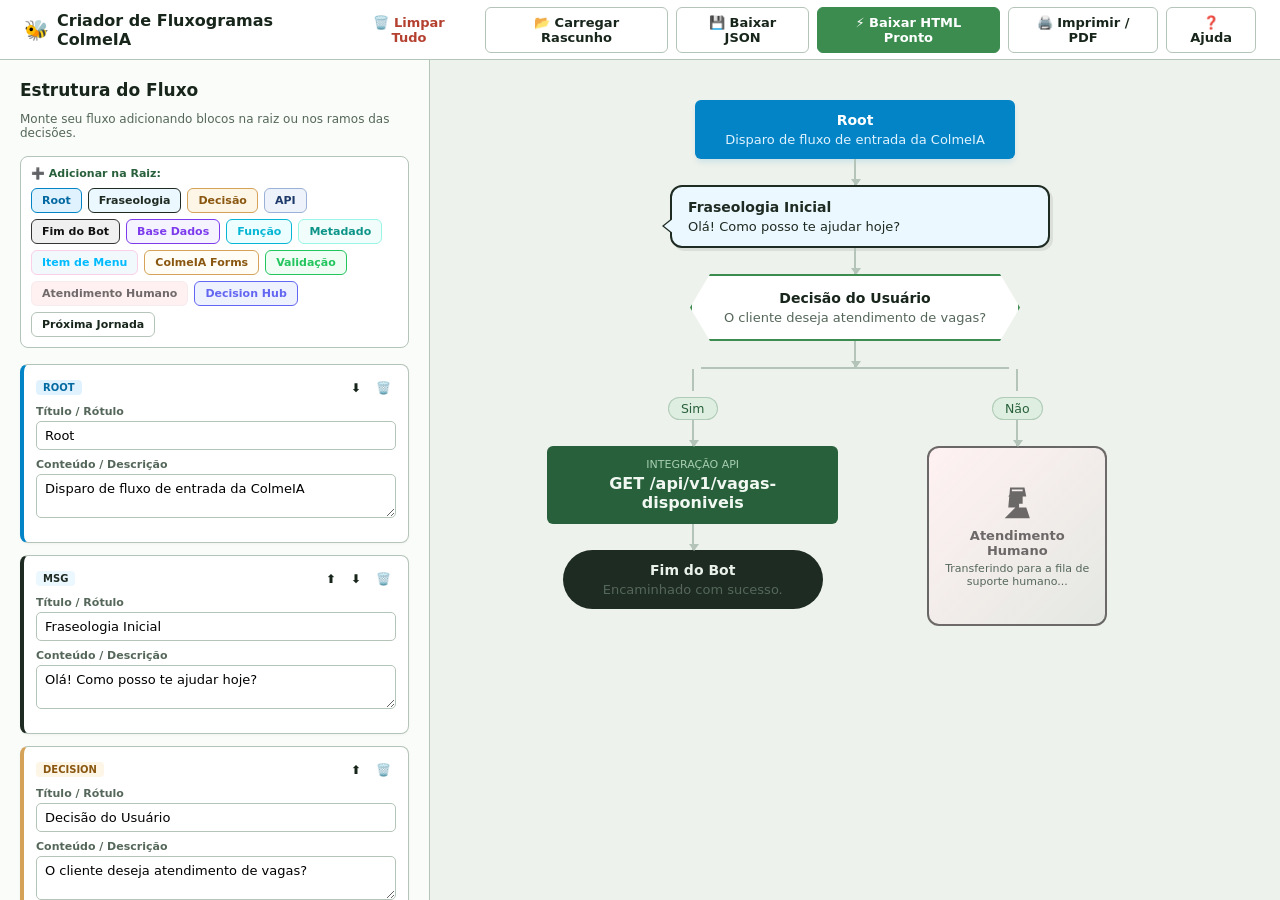
==== index.html @ 261462f1 "Add files via upload" ====
<!DOCTYPE html>
<html lang="pt-BR">
<head>
  <meta charset="utf-8">
  <meta name="viewport" content="width=device-width, initial-scale=1">
  <title>Criador Dinâmico de Fluxogramas ColmeIA</title>
  <link rel="stylesheet" href="flowchart.css">
</head>
<body>

  <!-- Barra Superior de Controle -->
  <header class="bar">
    <div class="brand">
      <span class="logo-icon">🐝</span>
      <h1>Criador de Fluxogramas ColmeIA</h1>
    </div>
    <div class="actions">
        <button type="button" class="btn-danger-text" onclick="clearAllNodes()">🗑️ Limpar Tudo</button>
        <button type="button" id="import-btn">📂 Carregar Rascunho</button>
        <button type="button" id="export-json-btn">💾 Baixar JSON</button>
        <button type="button" id="save-html-btn" class="primary">⚡ Baixar HTML Pronto</button>
        <button type="button" id="print-btn">🖨️ Imprimir / PDF</button>
        <button type="button" id="ajuda-btn" onclick="window.open('ajuda.html', '_blank')">❓ Ajuda</button>
    </div>

  </header>

  <!-- Janela Principal Dividida -->
  <div class="app-layout">
    
    <!-- Painel Lateral: Editor Estrutural -->
    <aside class="sidebar">
      <div class="sidebar-header">
        <h2>Estrutura do Fluxo</h2>
        <p class="help-text">Monte seu fluxo adicionando blocos na raiz ou nos ramos das decisões.</p>
      </div>

      <!-- Barra Rápida de Inserção na Raiz -->
      <div class="quick-add-bar">
        <span class="quick-add-title">➕ Adicionar na Raiz:</span>
        <div class="quick-buttons">
          <button type="button" class="btn-node btn-start" onclick="addNodeToRoot('start')">Root</button>
          <button type="button" class="btn-node btn-msg" onclick="addNodeToRoot('msg')">Fraseologia</button>
          <button type="button" class="btn-node btn-decision" onclick="addNodeToRoot('decision')">Decisão</button>
          <button type="button" class="btn-node btn-api" onclick="addNodeToRoot('api')">API</button>
          <button type="button" class="btn-node btn-end" onclick="addNodeToRoot('end')">Fim do Bot</button>
          <button type="button" class="btn-node btn-data" onclick="addNodeToRoot('data')">Base Dados</button>
          <button type="button" class="btn-node btn-function" onclick="addNodeToRoot('function')">Função</button>
          <button type="button" class="btn-node btn-metadado" onclick="addNodeToRoot('metadado')">Metadado</button>
          <button type="button" class="btn-node btn-menu" onclick="addNodeToRoot('menu')">Item de Menu</button>
          <button type="button" class="btn-node btn-forms" onclick="addNodeToRoot('forms')">ColmeIA Forms</button>
          <button type="button" class="btn-node btn-validation" onclick="addNodeToRoot('validation')">Validação</button>
          <button type="button" class="btn-node btn-human" onclick="addNodeToRoot('human')">Atendimento Humano</button>
          <button type="button" class="btn-node btn-hub" onclick="addNodeToRoot('hub')">Decision Hub</button>
          <button type="button" class="btn-node btn-journey" onclick="addNodeToRoot('jorney')">Próxima Jornada</button>
        </div>
      </div>

      <!-- Lista de Cards Editor (Árvore) -->
      <div id="tree-editor" class="tree-editor">
        <!-- Renderizado dinamicamente via JavaScript -->
      </div>
    </aside>

    <!-- Canvas de Visualização em Tempo Real -->
    <main class="canvas-viewport">
      <div class="wrap">
        <div class="stage" id="flowchart-canvas">
          <!-- O fluxo visual é montado aqui -->
        </div>
      </div>
    </main>

  </div>

  <input type="file" id="import-file" accept=".json" style="display: none;">

  <!-- Script do Motor do Editor -->
  <script>
    // Recupera dados automáticos do LocalStorage para não perder as alterações ao atualizar
    let flowTree = JSON.parse(localStorage.getItem('colmeia_flow_save')) || [
      {
        id: "node_1",
        type: "start",
        title: "Root",
        text: "Disparo de fluxo de entrada da ColmeIA"
      },
      {
        id: "node_2",
        type: "msg",
        title: "Fraseologia Inicial",
        text: "Olá! Como posso te ajudar hoje?"
      },
      {
        id: "node_3",
        type: "decision",
        title: "Decisão do Usuário",
        text: "O cliente deseja atendimento de vagas?",
        branches: [
          {
            id: "b_sim",
            label: "Sim",
            children: [
              {
                id: "node_3_1",
                type: "api",
                title: "INTEGRAÇÃO API",
                text: "GET /api/v1/vagas-disponiveis"
              },
              {
                id: "node_3_2",
                type: "end",
                title: "Fim do Bot",
                text: "Encaminhado com sucesso."
              }
            ]
          },
          {
            id: "b_nao",
            label: "Não",
            children: [
              {
                id: "node_3_3",
                type: "human",
                title: "Atendimento Humano",
                text: "Transferindo para a fila de suporte humano..."
              }
            ]
          }
        ]
      }
    ];

    const treeEditorEl = document.getElementById('tree-editor');
    const flowchartCanvasEl = document.getElementById('flowchart-canvas');

    // Inicialização da aplicação
    function init() {
      renderEditor();
      renderCanvas();
    }

    // Grava o estado atual no navegador em tempo de execução
    function autoSave() {
      localStorage.setItem('colmeia_flow_save', JSON.stringify(flowTree));
    }

    // ==========================================
    // 1. RENDERIZAÇÃO DO EDITOR (PAINEL LATERAL)
    // ==========================================
    function renderEditor() {
      autoSave();
      treeEditorEl.innerHTML = '';

      // Trata Estado Vazio (Criar do zero)
      if (!flowTree || flowTree.length === 0) {
        treeEditorEl.innerHTML = `
          <div class="empty-state-editor">
            <span class="empty-icon">🌱</span>
            <h3>Fluxo Vazio</h3>
            <p>Seu fluxo está limpo. Escolha qualquer bloco acima no menu para começar seu projeto do zero!</p>
            <div class="empty-actions">
              <button type="button" class="btn-node btn-start" onclick="addNodeToRoot('start')">Começar com Root</button>
              <button type="button" class="btn-node btn-msg" onclick="addNodeToRoot('msg')">Começar com Fraseologia</button>
            </div>
          </div>
        `;
        return;
      }

      renderEditorNodeList(flowTree, treeEditorEl);
    }

    function renderEditorNodeList(nodes, containerEl) {
      nodes.forEach((node, index) => {
        const card = document.createElement('div');
        card.className = `editor-card card-${node.type}`;
        
        card.innerHTML = `
          <div class="card-header">
            <span class="badge badge-${node.type}">${node.type === 'start' ? 'ROOT' : node.type.toUpperCase()}</span>
            <div class="card-tools">
              ${index > 0 ? `<button type="button" title="Subir" onclick="moveNode('${node.id}', -1)">⬆️</button>` : ''}
              ${index < nodes.length - 1 ? `<button type="button" title="Descer" onclick="moveNode('${node.id}', 1)">⬇️</button>` : ''}
              <button type="button" title="Excluir Bloco" onclick="deleteNode('${node.id}')">🗑️</button>
            </div>
          </div>
          <div class="form-field">
            <label>Título / Rótulo</label>
            <input type="text" value="${escapeHtml(node.title || '')}" oninput="updateField('${node.id}', 'title', this.value)">
          </div>
          <div class="form-field">
            <label>Conteúdo / Descrição</label>
            <textarea rows="2" oninput="updateField('${node.id}', 'text', this.value)">${escapeHtml(node.text || '')}</textarea>
          </div>
        `;

        // Se for Decisão, renderiza as opções de caminhos laterais
        if (node.type === 'decision' && node.branches) {
          const branchesContainer = document.createElement('div');
          branchesContainer.className = 'branches-editor';
          
          const branchesHeader = document.createElement('div');
          branchesHeader.className = 'branches-title';
          branchesHeader.innerHTML = `
            <span>Ramos / Caminhos da Decisão:</span>
            <button type="button" class="btn-xs" onclick="addBranch('${node.id}')">➕ Novo Ramo</button>
          `;
          branchesContainer.appendChild(branchesHeader);

          node.branches.forEach((branch) => {
            const branchBox = document.createElement('div');
            branchBox.className = 'branch-box';
            
            branchBox.innerHTML = `
              <div class="branch-box-header">
                <span class="branch-tag-pill">Caminho:</span>
                <input type="text" value="${escapeHtml(branch.label)}" oninput="updateBranchLabel('${node.id}', '${branch.id}', this.value)">
                ${node.branches.length > 1 ? `<button type="button" class="delete-branch-btn" title="Excluir caminho" onclick="deleteBranch('${node.id}', '${branch.id}')">❌</button>` : ''}
              </div>
              <div class="branch-children" id="branch-container-${branch.id}"></div>
              
              <!-- Seletor Rápido de Nós Dentro do Caminho de Decisão -->
              <div class="branch-quick-add">
                <span class="quick-add-sub">Adicionar neste lado:</span>
                <div class="quick-buttons-sm">
                  <button type="button" class="btn-sm btn-msg" onclick="addNodeToBranch('${branch.id}', 'msg')">+ Fraseologia</button>
                  <button type="button" class="btn-sm btn-api" onclick="addNodeToBranch('${branch.id}', 'api')">+ API</button>
                  <button type="button" class="btn-sm btn-decision" onclick="addNodeToBranch('${branch.id}', 'decision')">+ Decisão</button>
                  <button type="button" class="btn-sm btn-end" onclick="addNodeToBranch('${branch.id}', 'end')">+ Fim do Bot</button>
                  <button type="button" class="btn-sm btn-data" onclick="addNodeToBranch('${branch.id}', 'data')">+ Base Dados</button>
                  <button type="button" class="btn-sm btn-function" onclick="addNodeToBranch('${branch.id}', 'function')">+ Função </button>
                  <button type="button" class="btn-sm btn-metadado" onclick="addNodeToBranch('${branch.id}', 'metadado')">+ Metadado</button>
                  <button type="button" class="btn-sm btn-menu" onclick="addNodeToBranch('${branch.id}', 'menu')">+ Item Menu</button>
                  <button type="button" class="btn-sm btn-forms" onclick="addNodeToBranch('${branch.id}', 'forms')">+ ColmeIA Forms</button>
                  <button type="button" class="btn-sm btn-validation" onclick="addNodeToBranch('${branch.id}', 'validation')">+ Validação</button>
                  <button type="button" class="btn-sm btn-human" onclick="addNodeToBranch('${branch.id}', 'human')">+ Atend. Humano</button>
                  <button type="button" class="btn-sm btn-hub" onclick="addNodeToBranch('${branch.id}', 'hub')">+ Decision Hub</button>
                  <button type="button" class="btn-sm btn-journey" onclick="addNodeToBranch('${branch.id}', 'journey')">+ Próxima Jornada</button>
                </div>
              </div>
            `;

            branchesContainer.appendChild(branchBox);

            // Renderiza nós filhos recursivamente dentro deste lado do ramo
            const childrenContainer = branchBox.querySelector(`#branch-container-${branch.id}`);
            renderEditorNodeList(branch.children || [], childrenContainer);
          });

          card.appendChild(branchesContainer);
        }

        containerEl.appendChild(card);
      });
    }

    // 2. RENDERIZAÇÃO VISUAL (CANVAS COLMEIA)
    function renderCanvas() {
      autoSave();
      flowchartCanvasEl.innerHTML = '';

      if (!flowTree || flowTree.length === 0) {
        flowchartCanvasEl.innerHTML = `
          <div class="empty-canvas-notice">
            <span class="empty-icon-large">🗺️</span>
            <h3>Seu fluxograma está vazio</h3>
            <p>Adicione blocos através do menu lateral esquerdo para começar a desenhar seu fluxo em tempo real!</p>
          </div>
        `;
        return;
      }

      renderVisualNodeList(flowTree, flowchartCanvasEl);
    }

    function renderVisualNodeList(nodes, containerEl) {
      nodes.forEach((node, idx) => {
        if (node.type === 'decision') {
          const wrapper = document.createElement('div');
          wrapper.className = 'fork-group-wrapper';

          // Nó de Decisão (Losango)
          const decisionNode = document.createElement('div');
          decisionNode.className = 'node decision';
          decisionNode.innerHTML = `<strong>${escapeHtml(node.title)}</strong><p>${escapeHtml(node.text)}</p>`;
          wrapper.appendChild(decisionNode);

          // Fork com as colunas laterais
          if (node.branches && node.branches.length > 0) {
            const link = document.createElement('div');
            link.className = 'link';
            wrapper.appendChild(link);

            const forkEl = document.createElement('div');
            forkEl.className = 'fork';

            // Barra horizontal calculada dinamicamente com base nas colunas existentes
            const count = node.branches.length;
            const barWidthPercent = count > 1 ? ((count - 1) / count) * 100 : 0;
            forkEl.innerHTML = `<div class="bar-h" style="width: ${barWidthPercent}%;"></div>`;

            const colsEl = document.createElement('div');
            colsEl.className = 'cols';

            node.branches.forEach(branch => {
              const colEl = document.createElement('div');
              colEl.className = 'col';

              // Rótulo da decisão
              const tagEl = document.createElement('div');
              tagEl.className = 'tag';
              tagEl.textContent = branch.label || 'Caminho';
              colEl.appendChild(tagEl);

              const subLink = document.createElement('div');
              subLink.className = 'link';
              colEl.appendChild(subLink);

              // Renderiza os nós sequenciais deste ramo específico (lado)
              if (branch.children && branch.children.length > 0) {
                renderVisualNodeList(branch.children, colEl);
              } else {
                const emptyBranchPlaceholder = document.createElement('div');
                emptyBranchPlaceholder.className = 'empty-branch-placeholder';
                emptyBranchPlaceholder.textContent = 'Caminho vazio. Adicione blocos aqui!';
                colEl.appendChild(emptyBranchPlaceholder);
              }

              colsEl.appendChild(colEl);
            });

            forkEl.appendChild(colsEl);
            wrapper.appendChild(forkEl);
          }

          containerEl.appendChild(wrapper);

        } else {
          // Renderiza todos os nós que são simples (não-bifurcados)
          const nodeEl = document.createElement('div');
          nodeEl.className = `node ${node.type}`;

          if (node.type === 'api') {
            nodeEl.innerHTML = `<span class="k">${escapeHtml(node.title)}</span><span class="t">${escapeHtml(node.text)}</span>`;
          } else {
            nodeEl.innerHTML = `<strong>${escapeHtml(node.title)}</strong><p>${escapeHtml(node.text)}</p>`;
          }

          containerEl.appendChild(nodeEl);
        }

        // Adiciona conector vertical entre nós sequenciais, exceto se for o último nó ou for um bloco de decisão
        if (idx < nodes.length - 1 && node.type !== 'decision') {
          const link = document.createElement('div');
          link.className = 'link';
          containerEl.appendChild(link);
        }
      });
    }

    // ==========================================
    // 3. OPERAÇÕES DE MANIPULAÇÃO DINÂMICA
    // ==========================================

    // Adiciona bloco na raiz com um clique
    window.addNodeToRoot = function(type) {
      if (!flowTree) flowTree = [];
      flowTree.push(createNodeObject(type));
      renderEditor();
      renderCanvas();
    };

    // Adiciona bloco em um ramo/lado específico
    window.addNodeToBranch = function(branchId, type) {
      const newNode = createNodeObject(type);
      findAndMutateBranch(flowTree, branchId, (branch) => {
        if (!branch.children) branch.children = [];
        branch.children.push(newNode);
      });
      renderEditor();
      renderCanvas();
    };

    // Adiciona novo caminho (ramal) na Decisão
    window.addBranch = function(decisionId) {
      findAndMutateNode(flowTree, decisionId, (node) => {
        const nextNum = (node.branches ? node.branches.length : 0) + 1;
        node.branches.push({
          id: 'b_' + Date.now() + '_' + Math.random().toString(36).substr(2, 4),
          label: `Opção ${nextNum}`,
          children: [createNodeObject('msg', `Ação Opção ${nextNum}`)]
        });
      });
      renderEditor();
      renderCanvas();
    };

    // Excluir ramo de decisão
    window.deleteBranch = function(decisionId, branchId) {
      findAndMutateNode(flowTree, decisionId, (node) => {
        node.branches = node.branches.filter(b => b.id !== branchId);
      });
      renderEditor();
      renderCanvas();
    };

    // Excluir bloco de nó do fluxo
    window.deleteNode = function(nodeId) {
      removeNodeRecursive(flowTree, nodeId);
      renderEditor();
      renderCanvas();
    };

    // Ordenação: subir/descer bloco
    window.moveNode = function(nodeId, dir) {
      moveNodeRecursive(flowTree, nodeId, dir);
      renderEditor();
      renderCanvas();
    };

    // Limpar fluxo completo
    window.clearAllNodes = function() {
      if (confirm("Tem certeza que deseja apagar todos os blocos e começar do zero?")) {
        flowTree = [];
        renderEditor();
        renderCanvas();
      }
    };

    // Atualização de campos de digitação (Inputs)
    window.updateField = function(nodeId, field, value) {
      findAndMutateNode(flowTree, nodeId, (node) => {
        node[field] = value;
      });
      renderCanvas();
    };

    window.updateBranchLabel = function(decisionId, branchId, value) {
      findAndMutateNode(flowTree, decisionId, (node) => {
        const branch = node.branches.find(b => b.id === branchId);
        if (branch) branch.label = value;
      });
      renderCanvas();
    };

    // ==========================================
    // 4. FÁBRICA DE OBJETOS: MODELOS DE CADA BLOCO
    // ==========================================
    function createNodeObject(type, customTitle) {
      const defaults = {
        start: { title: "Root", text: "Disparo ou gatilho de entrada do fluxo." },
        msg: { title: "Fraseologia", text: "Insira a mensagem que o robô irá enviar..." },
        decision: { title: "Decisão", text: "Qual critério divide este caminho?" },
        api: { title: "Integração API", text: "GET /api/v1/dados-usuario" },
        end: { title: "Fim do Bot", text: "O bot encerra o atendimento." },
        
        // Novos blocos adicionados
        data: { title: "Base Dados", text: "Tabela: contatos | Ação: Select" },
        function: { title: "Função/Integração", text: "formataData(usuario.criado_em)" },
        metadado: { title: "Metadado", text: "chave: canal_origem | valor: whatsapp" },
        menu: { title: "Item de Menu", text: "Opção [1] - Falar com Suporte" },
        forms: { title: "ColmeIA Forms", text: "Formulário: cadastro_estudante" },
        validation: { title: "Validação", text: "Critério: validaCPF(input_usuario)" },
        human: { title: "Atendimento Humano", text: "Fila: Atendimento Geral" },
        hub: { title: "Decision Hub", text: "Direciona tráfego com base em regras" }
      };

      const base = {
        id: 'node_' + Date.now() + '_' + Math.random().toString(36).substr(2, 4),
        type: type,
        title: customTitle || defaults[type].title,
        text: defaults[type].text
      };

      // Inicializa caminhos padrão ao criar uma nova ramificação de decisão
      if (type === 'decision') {
        base.branches = [
          {
            id: 'b_' + Date.now() + '_1',
            label: 'Sim',
            children: [{ id: 'sub_' + Date.now() + '_1', type: 'msg', title: 'Fraseologia Sim', text: 'Opção aceita!' }]
          },
          {
            id: 'b_' + Date.now() + '_2',
            label: 'Não',
            children: [{ id: 'sub_' + Date.now() + '_2', type: 'end', title: 'Fim do Bot', text: 'Encerrado.' }]
          }
        ];
      }
      return base;
    }

    // ==========================================
    // 5. MÉTODOS RECURSIVOS DE NAVEGAÇÃO DA ÁRVORE
    // ==========================================
    function findAndMutateNode(nodes, id, cb) {
      for (let n of nodes) {
        if (n.id === id) { cb(n); return true; }
        if (n.branches) {
          for (let b of n.branches) {
            if (findAndMutateNode(b.children || [], id, cb)) return true;
          }
        }
      }
      return false;
    }

    function findAndMutateBranch(nodes, branchId, cb) {
      for (let n of nodes) {
        if (n.branches) {
          for (let b of n.branches) {
            if (b.id === branchId) { cb(b); return true; }
            if (findAndMutateBranch(b.children || [], branchId, cb)) return true;
          }
        }
      }
      return false;
    }

    function removeNodeRecursive(nodes, id) {
      const idx = nodes.findIndex(n => n.id === id);
      if (idx !== -1) { nodes.splice(idx, 1); return true; }
      for (let n of nodes) {
        if (n.branches) {
          for (let b of n.branches) {
            if (removeNodeRecursive(b.children || [], id)) return true;
          }
        }
      }
      return false;
    }

    function moveNodeRecursive(nodes, id, dir) {
      const idx = nodes.findIndex(n => n.id === id);
      if (idx !== -1) {
        const target = idx + dir;
        if (target >= 0 && target < nodes.length) {
          const temp = nodes[idx];
          nodes[idx] = nodes[target];
          nodes[target] = temp;
          return true;
        }
      }
      for (let n of nodes) {
        if (n.branches) {
          for (let b of n.branches) {
            if (moveNodeRecursive(b.children || [], id, dir)) return true;
          }
        }
      }
      return false;
    }

    function escapeHtml(str) {
      return (str || '').replace(/&/g, '&amp;').replace(/</g, '&lt;').replace(/>/g, '&gt;').replace(/"/g, '&quot;');
    }

    // ==========================================
    // 6. IMPORTAÇÃO E EXPORTAÇÃO DE ARQUIVOS
    // ==========================================

    // Baixa o HTML estático completo (Pronto para visualização externa)
    document.getElementById('save-html-btn').addEventListener('click', () => {
      if (!flowTree || flowTree.length === 0) {
        alert("Adicione pelo menos um bloco antes de baixar o arquivo HTML!");
        return;
      }

      const canvasHtml = flowchartCanvasEl.innerHTML;
      const staticHtml = `<!DOCTYPE html>
<html lang="pt-BR">
<head>
  <meta charset="utf-8">
  <meta name="viewport" content="width=device-width, initial-scale=1">
  <title>Fluxograma ColmeIA Exportado</title>
  <style>
    :root{--canvas:#EEF2EC;--paper:#FFFFFF;--ink:#17251B;--soft:#55675A;--line:#B4C4B8;--green:#3C8C50;--deep:#27603A;--mint:#DEEFE1;--dark:#1E2B22;--sky-blue:#0284C7;--gibi-blue:#ECF8FF;--gibi-border:#1E2B22;--color-data:#7C3AED;--color-function:#2563EB;--color-metadado:#0D9488;--color-menu:#DB2777;--color-forms:#D4A359;--color-validation:#D97706;--color-human:#E11D48;--color-hub:#4F46E5;--node-max-width:380px}
    *{box-sizing:border-box}
    body{margin:0;background:var(--canvas);color:var(--ink);font-family:system-ui,-apple-system,sans-serif;padding:40px 20px}
    .wrap{max-width:1400px;margin:0 auto}
    .stage{display:flex;flex-direction:column;align-items:center}
    .link{width:0;border-left:2px solid var(--line);height:26px;position:relative;flex:none}
    .link::after{content:"";position:absolute;left:-5px;bottom:-1px;border-left:5px solid transparent;border-right:5px solid transparent;border-top:7px solid var(--line)}
    .fork-group-wrapper{display:flex;flex-direction:column;align-items:center;width:100%}
    .fork{width:100%}
    .fork .bar-h{height:0;border-top:2px solid var(--line);margin:0 auto}
    .fork .cols{display:flex;gap:26px;align-items:flex-start}
    .fork .cols > .col{flex:1 1 0;min-width:240px;display:flex;flex-direction:column;align-items:center}
    .fork .cols > .col::before{content:"";width:0;border-left:2px solid var(--line);height:22px;position:relative}
    .tag{font-size:12.5px;color:var(--deep);background:var(--mint);border:1px solid rgba(39,96,58,.25);border-radius:999px;padding:3px 12px;margin:6px 0 0;text-align:center;white-space:nowrap}
    .node{width:100%;max-width:var(--node-max-width);border-radius:8px;padding:12px 16px;text-align:center;word-break:break-word}
    .node strong{display:block;font-size:14px;margin-bottom:4px}
    .node p{margin:0;font-size:13px;color:var(--soft)}
    .start{background:var(--sky-blue);color:#fff;border-radius:6px;max-width:320px}
    .start p{color:#E0F2FE}
    .end{background:var(--dark);color:#EAF1EB;border-radius:999px;max-width:260px}
    .msg{background:var(--gibi-blue);border:2px solid var(--gibi-border);border-radius:12px;text-align:left;position:relative;margin-left:10px;box-shadow:3px 3px 0px rgba(0,0,0,0.08)}
    .msg::before{content:"";position:absolute;bottom:12px;left:-10px;width:0;height:0;border-style:solid;border-width:8px 10px 8px 0;border-color:transparent var(--gibi-border) transparent transparent}
    .msg::after{content:"";position:absolute;bottom:12px;left:-8px;width:0;height:0;border-style:solid;border-width:8px 10px 8px 0;border-color:transparent var(--gibi-blue) transparent transparent}
    .msg strong, .msg p{color:var(--gibi-border)}
    .api{background:var(--deep);color:#F1F8F2;border-radius:6px;max-width:330px}
    .api .k{display:block;font-size:11px;color:#A8CDB2;font-weight:500;margin-bottom:3px}
    .api .t{font-weight:600}
    .decision{background:var(--paper);border:2px solid var(--green);padding:14px 28px;max-width:330px;clip-path:polygon(20px 0,calc(100% - 20px) 0,100% 50%,calc(100% - 20px) 100%,20px 100%,0 50%)}
    .data{background:var(--paper);border:2px solid var(--color-data);border-radius:12px/24px;max-width:300px}
    .data strong{color:var(--color-data)}
    .function{background:var(--paper);border:2px solid var(--color-function);border-radius:0;clip-path:polygon(10px 0,100% 0,calc(100% - 10px) 100%,0 100%);max-width:320px}
    .function strong{color:var(--color-function)}
    .metadado{background:#F0FDFA;border:1px solid var(--color-metadado);border-left:5px solid var(--color-metadado);border-radius:4px;text-align:left;max-width:280px}
    .metadado strong{color:var(--color-metadado)}
    .menu{background:var(--paper);border:1px solid var(--line);border-left:4px solid var(--color-menu);border-radius:8px;text-align:left}
    .menu strong{color:var(--color-menu)}
    .forms{background:#FFFDF5;border:2px dashed var(--color-forms);border-radius:8px}
    .forms strong{color:#8a5710}
    .validation{background:var(--paper);border:2px solid var(--color-validation);border-radius:8px;border-top-left-radius:20px;border-top-right-radius:20px}
    .validation strong{color:var(--color-validation)}
    .human{background:linear-gradient(135deg,#FFF1F2 0%,#FFE4E6 100%);border:2px solid var(--color-human);border-radius:12px}
    .human strong{color:var(--color-human)}
    .hub{background:var(--paper);border:3px double var(--color-hub);border-radius:50%;aspect-ratio:1;display:flex;flex-direction:column;justify-content:center;align-items:center;max-width:220px;padding:20px}
    .hub strong{color:var(--color-hub)}
    @media(max-width:860px){.fork .bar-h{display:none}.fork .cols{flex-direction:column;align-items:center}.fork .cols>.col{width:100%}}
  </style>
</head>
<body>
  <div class="wrap">
    <div class="stage">
      ${canvasHtml}
    </div>
  </div>
</body>
</html>`;

      const blob = new Blob([staticHtml], { type: 'text/html' });
      const a = document.createElement('a');
      a.href = URL.createObjectURL(blob);
      a.download = 'meu-fluxograma-colmeia.html';
      a.click();
    });

    // Baixa o JSON de Rascunho
    document.getElementById('export-json-btn').addEventListener('click', () => {
      const dataStr = JSON.stringify(flowTree, null, 2);
      const a = document.createElement('a');
      a.href = URL.createObjectURL(new Blob([dataStr], { type: 'application/json' }));
      a.download = 'colmeia-draft.json';
      a.click();
    });

    // Importa o JSON de Rascunho de volta para a tela
    document.getElementById('import-btn').addEventListener('click', () => {
      document.getElementById('import-file').click();
    });

    document.getElementById('import-file').addEventListener('change', (e) => {
      const file = e.target.files[0];
      if (!file) return;
      const reader = new FileReader();
      reader.onload = (evt) => {
        try {
          flowTree = JSON.parse(evt.target.result);
          init();
        } catch (err) {
          alert("Erro: Arquivo JSON de rascunho inválido.");
        }
      };
      reader.readAsText(file);
    });

    // Aciona impressão e exportação nativa em PDF
    document.getElementById('print-btn').addEventListener('click', () => {
      window.print();
    });

    // Inicializa a aplicação
    init();
  </script>
</body>
</html>
---- flowchart.css ----
/* ==========================================================================
   DESIGN SYSTEM COLMEIA & INTERFACE DO EDITOR
   ========================================================================== */

:root {
  --canvas: #EEF2EC;
  --paper: #FFFFFF;
  --ink: #17251B;
  --soft: #55675A;
  --line: #B4C4B8;
  --green: #3C8C50;
  --deep: #27603A;
  --mint: #DEEFE1;
  --alert: #B4402F;
  --dark: #1E2B22;
  
  /* Paleta de Azuis (Root vs Gibi) */
  --sky-blue: #0284C7;          /* Azul do Root (Céu) */
  --sky-blue-light: #E0F2FE;    /* Cor de fundo do Card lateral do Root */
  --sky-blue-hover: #0369A1;

  /* Cor da Fraseologia (Azul Gibi Antigo, mais claro ainda que o Root) */
  --gibi-blue: #ECF8FF;         /* Azul bebê pastel super claro */
  --gibi-border: #1E2B22;       /* Linha escura forte de nanquim para o gibi */

  /* Cores de Destaque dos Blocos ColmeIA */
  --color-data: #7C3AED;        /* Roxo para a Base de Dados */
  --color-data-light: #F5F3FF;
  
  /* Cores Atualizadas pelas Novas Instruções */
  --color-function: #06B6D4;    /* Verde Piscina (Cyan) para a Função */
  --color-function-light: #ECFEFF;
  
  --color-metadado: #0D9488;    /* Teal / Turquesa */
  --color-menu: #00bbff;        /* Azul Celeste para o Item de Menu (Customizado por você) */
  --color-forms: #D4A359;       /* Amarelo Mel / Ouro para o ColmeIA Forms */
  
  --color-validation: #22C55E;  /* Verde Claro para a Validação */
  --color-validation-light: #F0FDF4;
  
  --color-human: #2c2a2aad;     /* Cinza Escuro Translúcido para o Atendimento Humano (Customizado por você) */
  
  --color-hub: #6366F1;         /* Roxo para o Decision Hub */
  --color-hub-light: #EEF2FF;

  --sidebar-w: 430px;
  --node-max-width: 380px;
  --connector-size: 2px;
}

* {
  box-sizing: border-box;
}

body {
  margin: 0;
  font-family: system-ui, -apple-system, BlinkMacSystemFont, "Segoe UI", Roboto, sans-serif;
  background: var(--canvas);
  color: var(--ink);
  overflow: hidden;
}

/* ==========================================================================
   BARRA SUPERIOR (HEADER)
   ========================================================================== */

.bar {
  display: flex;
  justify-content: space-between;
  align-items: center;
  padding: 10px 24px;
  background: var(--paper);
  border-bottom: 1px solid var(--line);
  height: 60px;
  flex-shrink: 0;
}

.bar .brand {
  display: flex;
  align-items: center;
  gap: 8px;
}

.bar .logo-icon {
  font-size: 20px;
}

.bar h1 {
  margin: 0;
  font-size: 16px;
  font-weight: 700;
}

.bar .actions {
  display: flex;
  gap: 8px;
}

button {
  font-family: inherit;
  font-size: 13px;
  font-weight: 600;
  padding: 7px 14px;
  border-radius: 6px;
  border: 1px solid var(--line);
  background: var(--paper);
  color: var(--ink);
  cursor: pointer;
  transition: all 0.15s ease;
}

button:hover {
  border-color: var(--green);
  color: var(--deep);
}

button.primary {
  background: var(--green);
  color: #fff;
  border-color: var(--green);
}

button.primary:hover {
  background: var(--deep);
}

.btn-danger-text {
  background: transparent;
  border-color: transparent;
  color: var(--alert);
}

.btn-danger-text:hover {
  background: #fbeae8;
  border-color: var(--alert);
  color: var(--alert);
}

/* ==========================================================================
   LAYOUT SPLIT-SCREEN
   ========================================================================== */

.app-layout {
  display: flex;
  height: calc(100vh - 60px);
}

.sidebar {
  width: var(--sidebar-w);
  background: #FAFCF9;
  border-right: 1px solid var(--line);
  display: flex;
  flex-direction: column;
  padding: 20px;
  overflow-y: auto;
  flex-shrink: 0;
}

.sidebar-header h2 {
  font-size: 17px;
  margin: 0 0 4px;
}

.sidebar-header .help-text {
  font-size: 12px;
  color: var(--soft);
  margin-bottom: 16px;
}

/* Barra Rápida de Adição de Nós */
.quick-add-bar {
  background: var(--paper);
  border: 1px solid var(--line);
  border-radius: 8px;
  padding: 10px;
  margin-bottom: 16px;
  flex-shrink: 0;
}

.quick-add-title {
  display: block;
  font-size: 11px;
  font-weight: 700;
  color: var(--deep);
  margin-bottom: 8px;
}

.quick-buttons {
  display: flex;
  flex-wrap: wrap;
  gap: 6px;
}

.btn-node {
  font-size: 11px;
  padding: 5px 10px;
  border-radius: 6px;
  border: 1px solid var(--line);
  cursor: pointer;
  transition: background-color 0.15s, border-color 0.15s, color 0.15s;
}

/* Cores de Botões Rápidos e Seletor do Editor */
.btn-start { background: var(--sky-blue-light); border-color: var(--sky-blue); color: var(--sky-blue-hover); }
.btn-msg { background: var(--gibi-blue); border-color: var(--gibi-border); color: var(--dark); }
.btn-decision { background: #fdf5e6; border-color: #d4a359; color: #8a5710; }
.btn-api { background: #eef2fa; border-color: #9cb1d6; color: #1e3a6a; }
.btn-end { background: #f0f0f0; border-color: #333; color: #111; }
.btn-data { background: var(--color-data-light); border-color: var(--color-data); color: var(--color-data); }
.btn-function { background: var(--color-function-light); border-color: var(--color-function); color: var(--color-function); }
.btn-metadado { background: #F0FDFA; border-color: #99F6E4; color: var(--color-metadado); }
.btn-menu { background: #f2f9fd; border-color: #FBCFE8; color: var(--color-menu); }
.btn-forms { background: #FFFDF5; border-color: var(--color-forms); color: #8a5710; }
.btn-validation { background: var(--color-validation-light); border-color: var(--color-validation); color: var(--color-validation); }
.btn-human { background: #FFF1F2; border-color: #d4d4d431; color: var(--color-human); }
.btn-hub { background: var(--color-hub-light); border-color: var(--color-hub); color: var(--color-hub); }

.btn-node:hover {
  filter: brightness(0.95);
}

/* ==========================================================================
   ESTADOS VAZIOS (EMPTY STATES)
   ========================================================================== */

.empty-state-editor {
  text-align: center;
  padding: 30px 15px;
  background: var(--paper);
  border: 2px dashed var(--line);
  border-radius: 10px;
  margin-top: 10px;
}

.empty-icon {
  font-size: 36px;
  display: block;
  margin-bottom: 8px;
}

.empty-state-editor h3 {
  margin: 0 0 6px;
  font-size: 16px;
}

.empty-state-editor p {
  font-size: 12px;
  color: var(--soft);
  margin: 0 0 16px;
}

.empty-actions {
  display: flex;
  justify-content: center;
  gap: 8px;
}

.empty-canvas-notice {
  text-align: center;
  padding: 80px 20px;
  border: 2px dashed var(--line);
  border-radius: 12px;
  max-width: 500px;
  margin: 40px auto;
  background: rgba(255, 255, 255, 0.6);
}

.empty-icon-large {
  font-size: 48px;
  display: block;
  margin-bottom: 12px;
}

.empty-canvas-notice h3 {
  margin: 0 0 8px;
  color: var(--ink);
}

.empty-canvas-notice p {
  margin: 0;
  font-size: 13px;
  color: var(--soft);
}

.empty-branch-placeholder {
  font-size: 11px;
  color: var(--soft);
  border: 1px dashed var(--line);
  border-radius: 6px;
  padding: 8px 12px;
  margin-top: 4px;
}

/* ==========================================================================
   CARDS DE CONFIGURAÇÃO (PAINEL LATERAL)
   ========================================================================== */

.editor-card {
  background: var(--paper);
  border: 1px solid var(--line);
  border-radius: 8px;
  padding: 12px;
  margin-bottom: 12px;
  box-shadow: 0 1px 3px rgba(0, 0, 0, 0.04);
}

.card-start { border-left: 4px solid var(--sky-blue); }
.card-msg { border-left: 4px solid var(--gibi-border); }
.card-decision { border-left: 4px solid #d4a359; }
.card-api { border-left: 4px solid var(--deep); }
.card-end { border-left: 4px solid var(--dark); }
.card-data { border-left: 4px solid var(--color-data); }
.card-function { border-left: 4px solid var(--color-function); }
.card-metadado { border-left: 4px solid var(--color-metadado); }
.card-menu { border-left: 4px solid var(--color-menu); }
.card-forms { border-left: 4px dashed var(--color-forms); }
.card-validation { border-left: 4px solid var(--color-validation); }
.card-human { border-left: 4px solid var(--color-human); }
.card-hub { border-left: 4px solid var(--color-hub); }

.card-header {
  display: flex;
  justify-content: space-between;
  align-items: center;
  margin-bottom: 8px;
}

.badge {
  font-size: 10px;
  font-weight: 700;
  padding: 2px 7px;
  border-radius: 4px;
  background: var(--canvas);
}

.badge-start { background: var(--sky-blue-light); color: var(--sky-blue-hover); }
.badge-msg { background: var(--gibi-blue); color: var(--gibi-border); }
.badge-decision { background: #fdf5e6; color: #8a5710; }
.badge-api { background: #eef2fa; color: #1e3a6a; }
.badge-data { background: var(--color-data-light); color: var(--color-data); }
.badge-function { background: var(--color-function-light); color: var(--color-function); }
.badge-metadado { background: #F0FDFA; color: var(--color-metadado); }
.badge-menu { background: #FDF2F8; color: var(--color-menu); }
.badge-forms { background: #FFFDF5; color: var(--color-forms); }
.badge-validation { background: var(--color-validation-light); color: var(--color-validation); }
.badge-human { background: #97969615; color: var(--color-human); }
.badge-hub { background: var(--color-hub-light); color: var(--color-hub); }

.card-tools button {
  padding: 2px 5px;
  border: none;
  background: transparent;
  cursor: pointer;
  font-size: 12px;
}

.form-field {
  margin-bottom: 8px;
}

.form-field label {
  display: block;
  font-size: 11px;
  font-weight: 600;
  color: var(--soft);
  margin-bottom: 3px;
}

.form-field input,
.form-field textarea {
  width: 100%;
  padding: 6px 8px;
  border: 1px solid var(--line);
  border-radius: 5px;
  font-size: 13px;
  font-family: inherit;
}

/* Sub-ramos da Decisão */
.branches-editor {
  margin-top: 12px;
  padding-top: 10px;
  border-top: 1px dashed var(--line);
}

.branches-title {
  display: flex;
  justify-content: space-between;
  align-items: center;
  font-size: 12px;
  font-weight: 700;
  margin-bottom: 8px;
  color: var(--deep);
}

.branch-box {
  background: #F4FAF5;
  border: 1px solid #c8ded0;
  border-radius: 6px;
  padding: 10px;
  margin-bottom: 10px;
}

.branch-box-header {
  display: flex;
  align-items: center;
  gap: 6px;
  margin-bottom: 8px;
}

.branch-tag-pill {
  font-size: 10px;
  font-weight: bold;
  color: var(--deep);
}

.branch-box-header input {
  flex: 1;
  font-size: 12px;
  font-weight: 600;
  padding: 4px 6px;
  border: 1px solid var(--line);
  border-radius: 4px;
}

.delete-branch-btn {
  padding: 2px 6px;
  border: none;
  background: transparent;
  cursor: pointer;
}

.branch-quick-add {
  margin-top: 8px;
  padding-top: 8px;
  border-top: 1px dashed #d1e5d8;
}

.quick-add-sub {
  display: block;
  font-size: 10px;
  font-weight: bold;
  color: var(--deep);
  margin-bottom: 4px;
}

.quick-buttons-sm {
  display: flex;
  flex-wrap: wrap;
  gap: 4px;
}

.btn-sm {
  font-size: 10.5px;
  padding: 3px 7px;
  border-radius: 4px;
  border: 1px solid var(--line);
  cursor: pointer;
  background: #fff;
}

.btn-sm:hover {
  filter: brightness(0.97);
}

.btn-xs {
  font-size: 11px;
  padding: 3px 8px;
}

/* ==========================================================================
   CANVAS DE RENDERIZAÇÃO DO FLUXOGRAMA (PROJETADO CONTRA QUEBRAS)
   ========================================================================== */

.canvas-viewport {
  flex: 1;
  overflow: auto; /* Mantém a rolagem ativa para suportar largura ilimitada */
  padding: 40px 30px 100px;
}

.wrap {
  display: inline-block; /* Permite que o container se expanda horizontalmente caso aninhado */
  min-width: 100%;
  margin: 0 auto;
  text-align: center;
}

.stage {
  display: inline-flex; /* Garante que a estrutura inteira cresça alinhada e centrada */
  flex-direction: column;
  align-items: center;
}

/* Seta Conectora Vertical Estrita */
.link {
  width: 0;
  border-left: var(--connector-size) solid var(--line);
  height: 26px;
  position: relative;
  flex: none;
  margin: 0 auto; /* Força o alinhamento central em relação a caixas aninhadas */
}

.link::after {
  content: "";
  position: absolute;
  left: -5px;
  bottom: -1px;
  border-left: 5px solid transparent;
  border-right: 5px solid transparent;
  border-top: 7px solid var(--line);
}

/* ==========================================================================
   SISTEMA DE RAMIFICAÇÃO (FORK) E SEGURANÇA DE COLUNAS
   ========================================================================== */

.fork-group-wrapper {
  display: flex;
  flex-direction: column;
  align-items: center;
  width: 100%;
  flex-shrink: 0; /* Impede que o bloco seja achatado verticalmente */
}

.fork {
  width: 100%;
  display: flex;
  flex-direction: column;
  align-items: center;
}

/* Barra Horizontal Conectora */
.fork .bar-h {
  height: 0;
  border-top: var(--connector-size) solid var(--line);
  margin: 0 auto;
  flex-shrink: 0;
}

.fork .cols {
  display: flex;
  gap: 34px; /* Espaçamento de segurança lateral entre nós */
  align-items: flex-start;
  justify-content: center;
  width: 100%;
}

.fork .cols > .col {
  flex: 1 1 280px; /* Base flexível segura para impedir encolhimento */
  min-width: 280px; /* Tamanho físico mínimo para cada coluna respirar */
  display: flex;
  flex-direction: column;
  align-items: center;
  flex-shrink: 0;
}

.fork .cols > .col::before {
  content: "";
  width: 0;
  border-left: var(--connector-size) solid var(--line);
  height: 22px;
  position: relative;
  margin: 0 auto;
}

.tag {
  font-size: 12.5px;
  color: var(--deep);
  background: var(--mint);
  border: 1px solid rgba(39, 96, 58, 0.25);
  border-radius: 999px;
  padding: 3px 12px;
  margin: 6px 0 0;
  text-align: center;
  white-space: nowrap;
  flex-shrink: 0;
}

/* ==========================================================================
   FORMATOS E CORES DOS NÓS VISUAIS (DESIGN SYSTEM COLMEIA)
   ========================================================================== */

.node {
  width: 100%;
  max-width: var(--node-max-width);
  border-radius: 8px;
  padding: 12px 16px;
  text-align: center;
  word-break: break-word;
  flex-shrink: 0; /* Evita que o Flexbox distorça a geometria do nó */
}

.node strong {
  display: block;
  font-size: 14px;
  margin-bottom: 4px;
}

.node p {
  margin: 0;
  font-size: 13px;
  color: var(--soft);
}

/* 1. START (ROOT) - Retângulo Azul Claro Céu com Texto Branco */
.start {
  background: var(--sky-blue);
  color: #FFFFFF;
  border-radius: 6px;
  max-width: 320px;
  box-shadow: 0 4px 6px -1px rgba(2, 132, 199, 0.15);
}
.start p { 
  color: #E0F2FE; 
}

/* 2. END (FIM DO BOT) - Pílula Escura */
.end {
  background: var(--dark);
  color: #EAF1EB;
  border-radius: 999px;
  max-width: 260px;
}

/* 3. MSG (FRASEOLOGIA / MENSAGEM) - Balão de Texto Retrô Estilo Gibi Antigo */
.msg {
  background: var(--gibi-blue);
  border: 2px solid var(--gibi-border);
  border-radius: 12px;
  text-align: left;
  position: relative;
  margin-left: 10px;
  box-shadow: 3px 3px 0px rgba(0, 0, 0, 0.08);
}

.msg::before {
  content: "";
  position: absolute;
  bottom: 12px;
  left: -10px;
  width: 0;
  height: 0;
  border-style: solid;
  border-width: 8px 10px 8px 0;
  border-color: transparent var(--gibi-border) transparent transparent;
}

.msg::after {
  content: "";
  position: absolute;
  bottom: 12px;
  left: -8px;
  width: 0;
  height: 0;
  border-style: solid;
  border-width: 8px 10px 8px 0;
  border-color: transparent var(--gibi-blue) transparent transparent;
}

.msg strong {
  color: var(--gibi-border);
}

.msg p {
  color: var(--gibi-border);
}

/* 4. API - Bloco Elegante Escuro */
.api {
  background: var(--deep);
  color: #F1F8F2;
  border-radius: 6px;
  max-width: 330px;
}
.api .k {
  display: block;
  font-size: 11px;
  color: #A8CDB2;
  font-weight: 500;
  margin-bottom: 3px;
}
.api .t {
  font-weight: 600;
}

/* 5. DECISION (DECISÃO) - Losango */
.decision {
  background: var(--paper);
  border: 2px solid var(--green);
  padding: 14px 28px;
  max-width: 330px;
  clip-path: polygon(20px 0, calc(100% - 20px) 0, 100% 50%, calc(100% - 20px) 100%, 20px 100%, 0 50%);
}

/* 6. DATA (BASE DE DADOS) - Cilindro de Banco de Dados Tridimensional Autêntico */
.data {
  background: var(--paper);
  border: 2px solid var(--color-data);
  color: var(--ink);
  max-width: 280px;
  height: 80px;
  border-radius: 50px / 18px;
  position: relative;
  display: flex;
  flex-direction: column;
  justify-content: center;
  align-items: center;
  padding: 16px 15px 10px;
  box-shadow: 0 4px 6px rgba(124, 58, 237, 0.08);
}

.data::before {
  content: "";
  position: absolute;
  top: -1px;
  left: -2px;
  right: -2px;
  height: 18px;
  background-color: var(--color-data-light);
  border: 2px solid var(--color-data);
  border-radius: 50%;
  z-index: 2;
}

.data::after {
  content: "";
  position: absolute;
  top: 18px;
  left: -2px;
  right: -2px;
  height: 18px;
  border-bottom: 2px solid var(--color-data);
  border-radius: 50%;
  pointer-events: none;
}

.data strong { 
  color: var(--color-data); 
  z-index: 3;
  margin-top: 8px;
}
.data p {
  z-index: 3;
}

/* 7. FUNCTION (FUNÇÃO/INTEGRAÇÃO) - Hexágono Verde Piscina */
.function {
  background: var(--color-function-light);
  border: 2px solid var(--color-function);
  color: var(--ink);
  padding: 16px 20px;
  max-width: 300px;
  clip-path: polygon(25% 0%, 75% 0%, 100% 50%, 75% 100%, 25% 100%, 0% 50%);
}
.function strong { 
  color: var(--color-function); 
}

/* 8. METADADO - Etiqueta Horizontal */
.metadado {
  background: #F0FDFA;
  border: 1px solid var(--color-metadado);
  border-left: 5px solid var(--color-metadado);
  border-radius: 4px;
  text-align: left;
  max-width: 280px;
}
.metadado strong { color: var(--color-metadado); }

/* 9. MENU (ITEM DE MENU) - Caixa de Lista */
.menu {
  background: var(--paper);
  border: 1px solid var(--line);
  border-left: 4px solid var(--color-menu);
  border-radius: 8px;
  text-align: left;
}
.menu strong { color: var(--color-menu); }

/* 10. FORMS (COLMEIA FORMS) - Retângulo Tracejado da Cor Amarela */
.forms {
  background: #FFFDF5;
  border: 2px dashed var(--color-forms);
  border-radius: 8px;
  color: var(--ink);
}
.forms strong { 
  color: #8a5710;
}

/* 11. VALIDATION (VALIDAÇÃO) - Losango Verde Claro */
.validation {
  background: var(--color-validation-light);
  border: 2px solid var(--color-validation);
  color: var(--ink);
  padding: 24px 24px;
  max-width: 280px;
  clip-path: polygon(50% 0%, 100% 50%, 50% 100%, 0% 50%);
}
.validation strong { 
  color: var(--color-validation); 
}

/* 12. HUMAN (ATENDIMENTO HUMANO) - Quadrado com Ícone de Atendente Headset integrado */
.human {
  background: linear-gradient(135deg, #FFF1F2 0%, #4b4a4b0f 100%);
  border: 2px solid var(--color-human);
  border-radius: 12px;
  width: 180px;
  height: 180px;
  display: flex;
  flex-direction: column;
  justify-content: center;
  align-items: center;
  padding: 15px;
  margin: 0 auto;
}

.human::before {
  content: "";
  display: block;
  width: 36px;
  height: 36px;
  margin-bottom: 8px;
  background-color: var(--color-human);
  clip-path: polygon(
    35% 20%, 65% 20%, 65% 55%, 35% 55%,
    45% 55%, 55% 55%, 55% 65%, 45% 65%,
    15% 95%, 85% 95%, 75% 65%, 25% 65%,
    30% 10%, 70% 10%, 75% 35%, 65% 35%, 65% 15%, 35% 15%, 35% 35%, 25% 35%
  );
}

.human strong { 
  color: var(--color-human); 
  font-size: 13px;
}
.human p {
  font-size: 11px;
}

/* 13. HUB (DECISION HUB) - Retângulo Roxo Elegante */
.hub {
  background: var(--color-hub-light);
  border: 2px solid var(--color-hub);
  color: var(--ink);
  border-radius: 6px;
  max-width: 320px;
  box-shadow: 0 4px 6px -1px rgba(99, 102, 241, 0.12);
}
.hub strong { 
  color: var(--color-hub); 
}

/* ==========================================================================
   IMPRESSÃO
   ========================================================================== */

@media print {
  .bar, .sidebar {
    display: none !important;
  }
  .app-layout {
    height: auto;
  }
  .canvas-viewport {
    padding: 0;
    overflow: visible;
  }
  body {
    background: #fff;
  }
}
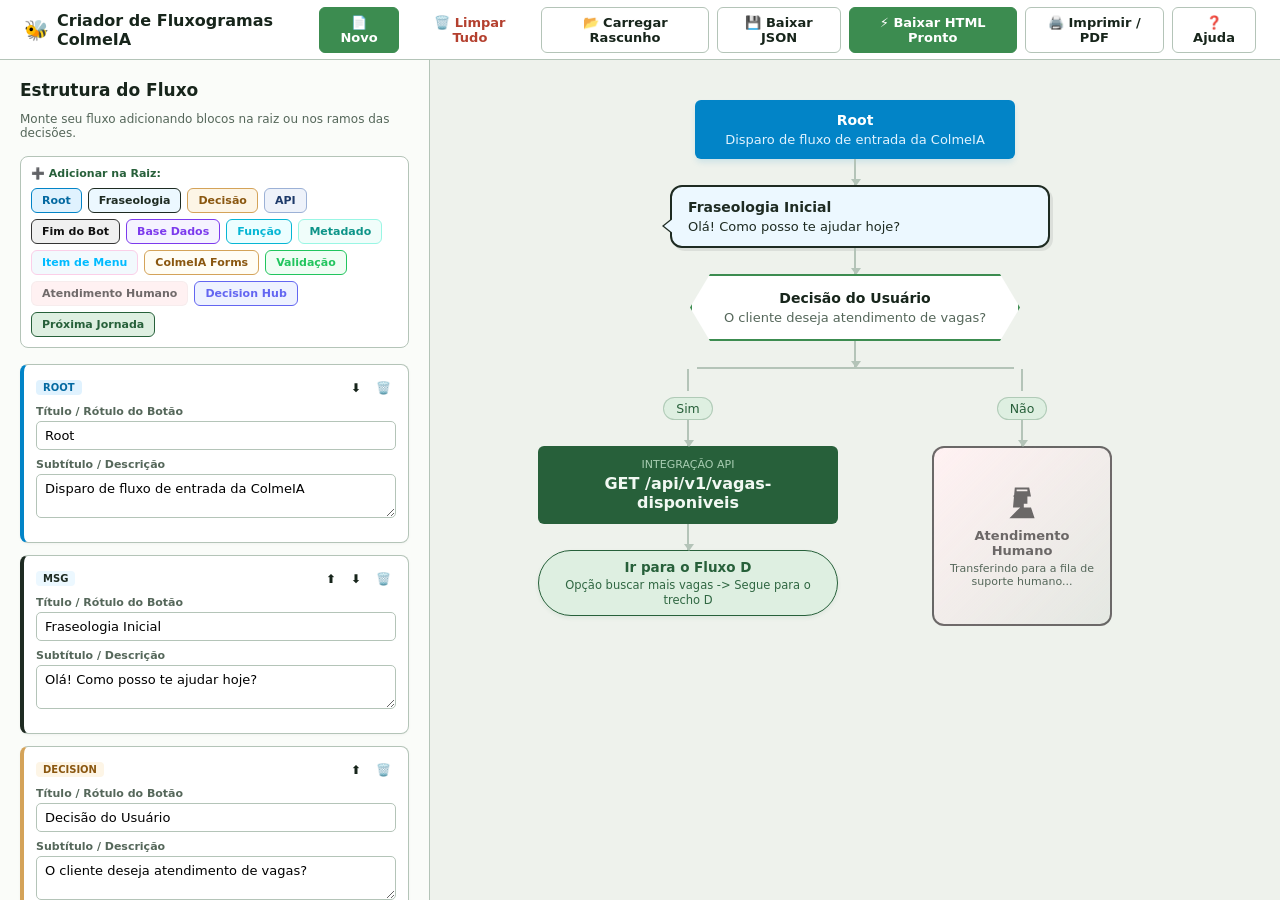
==== commit 9806247b: "Add files via upload" ====
--- a/index.html
+++ b/index.html
@@ -15,6 +15,7 @@
       <h1>Criador de Fluxogramas ColmeIA</h1>
     </div>
     <div class="actions">
+        <button type="button" class="primary" onclick="createNewHtmlFile()">📄 Novo</button>
         <button type="button" class="btn-danger-text" onclick="clearAllNodes()">🗑️ Limpar Tudo</button>
         <button type="button" id="import-btn">📂 Carregar Rascunho</button>
         <button type="button" id="export-json-btn">💾 Baixar JSON</button>
@@ -22,7 +23,6 @@
         <button type="button" id="print-btn">🖨️ Imprimir / PDF</button>
         <button type="button" id="ajuda-btn" onclick="window.open('ajuda.html', '_blank')">❓ Ajuda</button>
     </div>
-
   </header>
 
   <!-- Janela Principal Dividida -->
@@ -52,7 +52,7 @@
           <button type="button" class="btn-node btn-validation" onclick="addNodeToRoot('validation')">Validação</button>
           <button type="button" class="btn-node btn-human" onclick="addNodeToRoot('human')">Atendimento Humano</button>
           <button type="button" class="btn-node btn-hub" onclick="addNodeToRoot('hub')">Decision Hub</button>
-          <button type="button" class="btn-node btn-journey" onclick="addNodeToRoot('jorney')">Próxima Jornada</button>
+          <button type="button" class="btn-node btn-journey" onclick="addNodeToRoot('journey')">Próxima Jornada</button>
         </div>
       </div>
 
@@ -109,9 +109,10 @@
               },
               {
                 id: "node_3_2",
-                type: "end",
-                title: "Fim do Bot",
-                text: "Encaminhado com sucesso."
+                type: "journey",
+                title: "Ir para o Fluxo D",
+                text: "Opção buscar mais vagas -> Segue para o trecho D",
+                url: "fluxo_vagas.html"
               }
             ]
           },
@@ -176,9 +177,12 @@
         const card = document.createElement('div');
         card.className = `editor-card card-${node.type}`;
         
+        let displayBadge = node.type === 'start' ? 'ROOT' : node.type.toUpperCase();
+        if (node.type === 'journey') displayBadge = 'PRÓXIMA JORNADA';
+
         card.innerHTML = `
           <div class="card-header">
-            <span class="badge badge-${node.type}">${node.type === 'start' ? 'ROOT' : node.type.toUpperCase()}</span>
+            <span class="badge badge-${node.type}">${displayBadge}</span>
             <div class="card-tools">
               ${index > 0 ? `<button type="button" title="Subir" onclick="moveNode('${node.id}', -1)">⬆️</button>` : ''}
               ${index < nodes.length - 1 ? `<button type="button" title="Descer" onclick="moveNode('${node.id}', 1)">⬇️</button>` : ''}
@@ -186,14 +190,28 @@
             </div>
           </div>
           <div class="form-field">
-            <label>Título / Rótulo</label>
+            <label>Título / Rótulo do Botão</label>
             <input type="text" value="${escapeHtml(node.title || '')}" oninput="updateField('${node.id}', 'title', this.value)">
           </div>
           <div class="form-field">
-            <label>Conteúdo / Descrição</label>
+            <label>Subtítulo / Descrição</label>
             <textarea rows="2" oninput="updateField('${node.id}', 'text', this.value)">${escapeHtml(node.text || '')}</textarea>
           </div>
         `;
+
+        // Se for Próxima Jornada, adiciona campo extra de Link
+        if (node.type === 'journey') {
+          const urlField = document.createElement('div');
+          urlField.className = 'form-field';
+          urlField.innerHTML = `
+            <label>🔗 Link / URL de Destino do Fluxo</label>
+            <input type="text" placeholder="ex: fluxo_vagas.html ou #trecho-c" value="${escapeHtml(node.url || '')}" oninput="updateField('${node.id}', 'url', this.value)">
+            <small style="font-size: 11px; color: var(--soft); display: block; margin-top: 3px;">
+              Insira o nome do outro arquivo HTML (ex: fluxo_b.html) ou um site externo para abrir ao clicar.
+            </small>
+          `;
+          card.appendChild(urlField);
+        }
 
         // Se for Decisão, renderiza as opções de caminhos laterais
         if (node.type === 'decision' && node.branches) {
@@ -255,7 +273,9 @@
       });
     }
 
+    // ==========================================
     // 2. RENDERIZAÇÃO VISUAL (CANVAS COLMEIA)
+    // ==========================================
     function renderCanvas() {
       autoSave();
       flowchartCanvasEl.innerHTML = '';
@@ -336,6 +356,16 @@
 
           containerEl.appendChild(wrapper);
 
+        } else if (node.type === 'journey') {
+          // RENDERIZA O BOTÃO DE PRÓXIMA JORNADA COMO LINK REAL CLICÁVEL DO NAVEGADOR
+          const cleanUrl = node.url || '#';
+          const jumpEl = document.createElement('a');
+          jumpEl.className = 'jump';
+          jumpEl.href = cleanUrl;
+          jumpEl.target = cleanUrl.startsWith('#') ? '_self' : '_blank'; // Abre nova guia se for arquivo externo
+          jumpEl.innerHTML = `<strong>${escapeHtml(node.title)}</strong><span>${escapeHtml(node.text)}</span>`;
+          containerEl.appendChild(jumpEl);
+
         } else {
           // Renderiza todos os nós que são simples (não-bifurcados)
           const nodeEl = document.createElement('div');
@@ -366,14 +396,16 @@
     // Adiciona bloco na raiz com um clique
     window.addNodeToRoot = function(type) {
       if (!flowTree) flowTree = [];
-      flowTree.push(createNodeObject(type));
+      const normalizedType = type === 'jorney' ? 'journey' : type;
+      flowTree.push(createNodeObject(normalizedType));
       renderEditor();
       renderCanvas();
     };
 
     // Adiciona bloco em um ramo/lado específico
     window.addNodeToBranch = function(branchId, type) {
-      const newNode = createNodeObject(type);
+      const normalizedType = type === 'jorney' ? 'journey' : type;
+      const newNode = createNodeObject(normalizedType);
       findAndMutateBranch(flowTree, branchId, (branch) => {
         if (!branch.children) branch.children = [];
         branch.children.push(newNode);
@@ -463,15 +495,22 @@
         forms: { title: "ColmeIA Forms", text: "Formulário: cadastro_estudante" },
         validation: { title: "Validação", text: "Critério: validaCPF(input_usuario)" },
         human: { title: "Atendimento Humano", text: "Fila: Atendimento Geral" },
-        hub: { title: "Decision Hub", text: "Direciona tráfego com base em regras" }
+        hub: { title: "Decision Hub", text: "Direciona tráfego com base em regras" },
+
+        // Suporte ao botão dinâmico de Próxima Jornada
+        journey: { title: "Próxima Jornada", text: "Ir para o outro trecho", url: "fluxo_vagas.html" }
       };
 
       const base = {
         id: 'node_' + Date.now() + '_' + Math.random().toString(36).substr(2, 4),
-        type: type,
-        title: customTitle || defaults[type].title,
-        text: defaults[type].text
+        type: type === 'jorney' ? 'journey' : type,
+        title: customTitle || defaults[type === 'jorney' ? 'journey' : type].title,
+        text: defaults[type === 'jorney' ? 'journey' : type].text
       };
+
+      if (base.type === 'journey') {
+        base.url = defaults.journey.url;
+      }
 
       // Inicializa caminhos padrão ao criar uma nova ramificação de decisão
       if (type === 'decision') {
@@ -575,19 +614,19 @@
   <meta name="viewport" content="width=device-width, initial-scale=1">
   <title>Fluxograma ColmeIA Exportado</title>
   <style>
-    :root{--canvas:#EEF2EC;--paper:#FFFFFF;--ink:#17251B;--soft:#55675A;--line:#B4C4B8;--green:#3C8C50;--deep:#27603A;--mint:#DEEFE1;--dark:#1E2B22;--sky-blue:#0284C7;--gibi-blue:#ECF8FF;--gibi-border:#1E2B22;--color-data:#7C3AED;--color-function:#2563EB;--color-metadado:#0D9488;--color-menu:#DB2777;--color-forms:#D4A359;--color-validation:#D97706;--color-human:#E11D48;--color-hub:#4F46E5;--node-max-width:380px}
+    :root{--canvas:#EEF2EC;--paper:#FFFFFF;--ink:#17251B;--soft:#55675A;--line:#B4C4B8;--green:#3C8C50;--deep:#27603A;--mint:#DEEFE1;--dark:#1E2B22;--sky-blue:#0284C7;--gibi-blue:#ECF8FF;--gibi-border:#1E2B22;--color-data:#7C3AED;--color-function:#06B6D4;--color-metadado:#0D9488;--color-menu:#00bbff;--color-forms:#D4A359;--color-validation:#22C55E;--color-human:#2c2a2aad;--color-hub:#6366F1;--node-max-width:380px}
     *{box-sizing:border-box}
     body{margin:0;background:var(--canvas);color:var(--ink);font-family:system-ui,-apple-system,sans-serif;padding:40px 20px}
     .wrap{max-width:1400px;margin:0 auto}
     .stage{display:flex;flex-direction:column;align-items:center}
-    .link{width:0;border-left:2px solid var(--line);height:26px;position:relative;flex:none}
+    .link{width:0;border-left:2px solid var(--line);height:26px;position:relative;margin:0 auto}
     .link::after{content:"";position:absolute;left:-5px;bottom:-1px;border-left:5px solid transparent;border-right:5px solid transparent;border-top:7px solid var(--line)}
     .fork-group-wrapper{display:flex;flex-direction:column;align-items:center;width:100%}
-    .fork{width:100%}
+    .fork{width:100%;display:flex;flex-direction:column;align-items:center}
     .fork .bar-h{height:0;border-top:2px solid var(--line);margin:0 auto}
-    .fork .cols{display:flex;gap:26px;align-items:flex-start}
-    .fork .cols > .col{flex:1 1 0;min-width:240px;display:flex;flex-direction:column;align-items:center}
-    .fork .cols > .col::before{content:"";width:0;border-left:2px solid var(--line);height:22px;position:relative}
+    .fork .cols{display:flex;gap:34px;align-items:flex-start;justify-content:center;width:100%}
+    .fork .cols>.col{flex:1 1 280px;min-width:280px;display:flex;flex-direction:column;align-items:center}
+    .fork .cols>.col::before{content:"";width:0;border-left:2px solid var(--line);height:22px;position:relative;margin:0 auto}
     .tag{font-size:12.5px;color:var(--deep);background:var(--mint);border:1px solid rgba(39,96,58,.25);border-radius:999px;padding:3px 12px;margin:6px 0 0;text-align:center;white-space:nowrap}
     .node{width:100%;max-width:var(--node-max-width);border-radius:8px;padding:12px 16px;text-align:center;word-break:break-word}
     .node strong{display:block;font-size:14px;margin-bottom:4px}
@@ -598,26 +637,37 @@
     .msg{background:var(--gibi-blue);border:2px solid var(--gibi-border);border-radius:12px;text-align:left;position:relative;margin-left:10px;box-shadow:3px 3px 0px rgba(0,0,0,0.08)}
     .msg::before{content:"";position:absolute;bottom:12px;left:-10px;width:0;height:0;border-style:solid;border-width:8px 10px 8px 0;border-color:transparent var(--gibi-border) transparent transparent}
     .msg::after{content:"";position:absolute;bottom:12px;left:-8px;width:0;height:0;border-style:solid;border-width:8px 10px 8px 0;border-color:transparent var(--gibi-blue) transparent transparent}
-    .msg strong, .msg p{color:var(--gibi-border)}
+    .msg strong,.msg p{color:var(--gibi-border)}
     .api{background:var(--deep);color:#F1F8F2;border-radius:6px;max-width:330px}
     .api .k{display:block;font-size:11px;color:#A8CDB2;font-weight:500;margin-bottom:3px}
     .api .t{font-weight:600}
     .decision{background:var(--paper);border:2px solid var(--green);padding:14px 28px;max-width:330px;clip-path:polygon(20px 0,calc(100% - 20px) 0,100% 50%,calc(100% - 20px) 100%,20px 100%,0 50%)}
-    .data{background:var(--paper);border:2px solid var(--color-data);border-radius:12px/24px;max-width:300px}
-    .data strong{color:var(--color-data)}
-    .function{background:var(--paper);border:2px solid var(--color-function);border-radius:0;clip-path:polygon(10px 0,100% 0,calc(100% - 10px) 100%,0 100%);max-width:320px}
+    
+    /* Botão de Salto Estilizado */
+    .jump{display:block;text-decoration:none;border:1.5px solid var(--deep);background:var(--mint);color:var(--deep);border-radius:999px;padding:8px 18px;font-size:13px;font-weight:600;text-align:center;max-width:320px;transition:all 0.15s ease}
+    .jump:hover{background:var(--deep);color:#fff}
+    .jump strong{display:block;font-size:13.5px}
+    .jump span{font-size:11.5px;font-weight:normal;opacity:0.9}
+
+    .data{background:var(--paper);border:2px solid var(--color-data);color:var(--ink);height:80px;border-radius:50px/18px;position:relative;display:flex;flex-direction:column;justify-content:center;align-items:center;padding:16px 15px 10px}
+    .data::before{content:"";position:absolute;top:-1px;left:-2px;right:-2px;height:18px;background-color:#F5F3FF;border:2px solid var(--color-data);border-radius:50%;z-index:2}
+    .data::after{content:"";position:absolute;top:18px;left:-2px;right:-2px;height:18px;border-bottom:2px solid var(--color-data);border-radius:50%}
+    .data strong{color:var(--color-data);z-index:3;margin-top:8px}
+    .data p{z-index:3}
+    .function{background:#ECFEFF;border:2px solid var(--color-function);color:var(--ink);padding:16px 20px;max-width:300px;clip-path:polygon(25% 0,75% 0,100% 50%,75% 100%,25% 100%,0 50%)}
     .function strong{color:var(--color-function)}
     .metadado{background:#F0FDFA;border:1px solid var(--color-metadado);border-left:5px solid var(--color-metadado);border-radius:4px;text-align:left;max-width:280px}
     .metadado strong{color:var(--color-metadado)}
     .menu{background:var(--paper);border:1px solid var(--line);border-left:4px solid var(--color-menu);border-radius:8px;text-align:left}
     .menu strong{color:var(--color-menu)}
-    .forms{background:#FFFDF5;border:2px dashed var(--color-forms);border-radius:8px}
+    .forms{background:#FFFDF5;border:2px dashed var(--color-forms);border-radius:8px;color:var(--ink)}
     .forms strong{color:#8a5710}
-    .validation{background:var(--paper);border:2px solid var(--color-validation);border-radius:8px;border-top-left-radius:20px;border-top-right-radius:20px}
+    .validation{background:#F0FDF4;border:2px solid var(--color-validation);color:var(--ink);padding:24px 24px;max-width:280px;clip-path:polygon(50% 0,100% 50%,50% 100%,0 50%)}
     .validation strong{color:var(--color-validation)}
-    .human{background:linear-gradient(135deg,#FFF1F2 0%,#FFE4E6 100%);border:2px solid var(--color-human);border-radius:12px}
-    .human strong{color:var(--color-human)}
-    .hub{background:var(--paper);border:3px double var(--color-hub);border-radius:50%;aspect-ratio:1;display:flex;flex-direction:column;justify-content:center;align-items:center;max-width:220px;padding:20px}
+    .human{background:linear-gradient(135deg,#FFF1F2 0%,#4b4a4b0f 100%);border:2px solid var(--color-human);border-radius:12px;width:180px;height:180px;display:flex;flex-direction:column;justify-content:center;align-items:center;padding:15px;margin:0 auto}
+    .human strong{color:var(--color-human);font-size:13px}
+    .human p{font-size:11px}
+    .hub{background:#EEF2FF;border:2px solid var(--color-hub);color:var(--ink);border-radius:6px;max-width:320px}
     .hub strong{color:var(--color-hub)}
     @media(max-width:860px){.fork .bar-h{display:none}.fork .cols{flex-direction:column;align-items:center}.fork .cols>.col{width:100%}}
   </style>
@@ -672,6 +722,66 @@
       window.print();
     });
 
+    // Cria um novo arquivo HTML autônomo com o editor zerado
+    async function createNewHtmlFile() {
+    let fileName = prompt("Qual o nome do novo arquivo HTML?", "fluxo_secundario");
+    if (!fileName) return;
+
+    fileName = fileName.trim();
+    if (!fileName.endsWith('.html')) {
+        fileName += '.html';
+    }
+
+    // Define o título visual e limpa a estrutura inicial para o novo arquivo
+    const cleanTitle = fileName.replace('.html', '').replace(/[_-]/g, ' ').toUpperCase();
+    const initialSeed = `[
+        {
+            "id": "node_1",
+            "type": "start",
+            "title": "Início: ${cleanTitle}",
+            "text": "Subfluxo independente iniciado."
+        }
+        ]`;
+
+    // Clona o HTML atual e substitui o fluxo salvo pelo fluxo zerado
+    let editorHtml = document.documentElement.outerHTML;
+    editorHtml = editorHtml.replace(
+        /let flowTree = JSON\.parse\(localStorage\.getItem\('colmeia_flow_save'\)\) \|\| \[[\s\S]*?\];/m,
+        `let flowTree = ${initialSeed};`
+    );
+
+    const fullHtmlDocument = `<!DOCTYPE html>\n` + editorHtml;
+
+    // 1. Tenta salvar na pasta via diálogo nativo do sistema operacional (Chrome / Edge / Opera)
+    if (window.showSaveFilePicker) {
+        try {
+        const handle = await window.showSaveFilePicker({
+            suggestedName: fileName,
+            types: [{
+            description: 'Arquivo HTML',
+            accept: { 'text/html': ['.html'] }
+            }]
+        });
+        const writable = await handle.createWritable();
+        await writable.write(fullHtmlDocument);
+        await writable.close();
+        alert(`✅ Arquivo "${fileName}" criado com sucesso!\nVocê já pode referenciá-lo no botão de Próxima Jornada.`);
+        return;
+        } catch (err) {
+        if (err.name === 'AbortError') return; // Cancelado pelo usuário
+        }
+    }
+
+    // 2. Fallback clássico: download direto do arquivo
+    const blob = new Blob([fullHtmlDocument], { type: 'text/html;charset=utf-8' });
+    const a = document.createElement('a');
+    a.href = URL.createObjectURL(blob);
+    a.download = fileName;
+    a.click();
+    URL.revokeObjectURL(a.href);
+    }
+
+
     // Inicializa a aplicação
     init();
   </script>
--- a/flowchart.css
+++ b/flowchart.css
@@ -872,3 +872,54 @@
     background: #fff;
   }
 }
+
+
+/* ==========================================================================
+   PRÓXIMA JORNADA (JUMP / SALTO ENTRE ARQUIVOS)
+   ========================================================================== */
+
+/* Botão do Editor Lateral */
+.btn-journey {
+  background: var(--mint);
+  border-color: var(--deep);
+  color: var(--deep);
+  font-weight: 600;
+}
+
+/* Card de Configuração */
+.card-journey { border-left: 4px solid var(--deep); }
+.badge-journey { background: var(--mint); color: var(--deep); }
+
+/* Pílula no Canvas (Conforme o exemplo do cliente) */
+.jump {
+  display: block;
+  text-decoration: none;
+  border: 1.5px solid var(--deep);
+  background: var(--mint);
+  color: var(--deep);
+  border-radius: 999px;
+  padding: 8px 18px;
+  font-size: 13px;
+  font-weight: 600;
+  text-align: center;
+  max-width: 320px;
+  margin: 0 auto;
+  transition: all 0.15s ease;
+  box-shadow: 0 2px 4px rgba(39, 96, 58, 0.08);
+}
+.jump:hover {
+  background: var(--deep);
+  color: #FFFFFF;
+  box-shadow: 0 4px 8px rgba(39, 96, 58, 0.2);
+}
+.jump strong {
+  display: block;
+  font-size: 13.5px;
+  margin-bottom: 2px;
+}
+.jump span {
+  font-size: 11.5px;
+  font-weight: normal;
+  opacity: 0.95;
+}
+
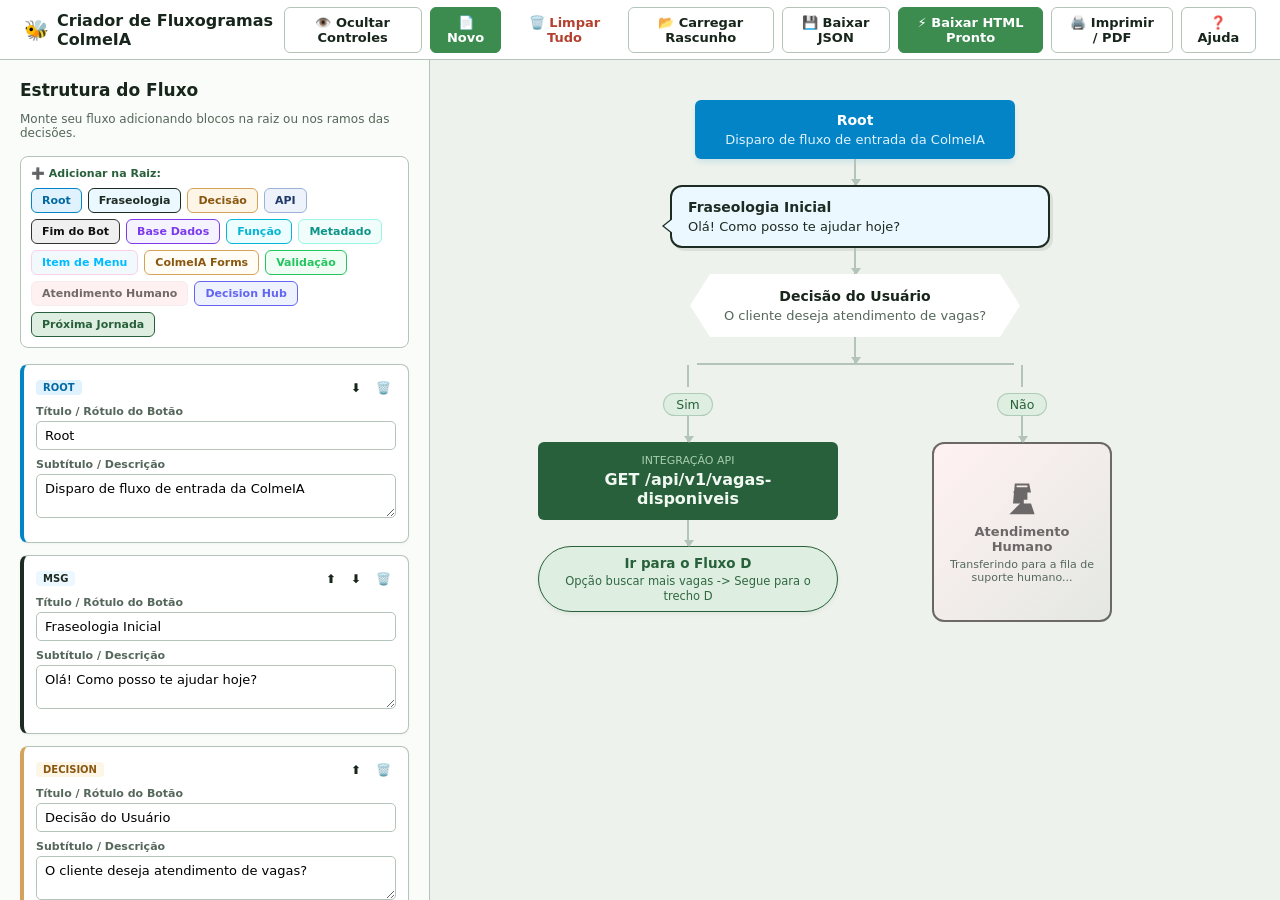
==== commit b8725353: "Add files via upload" ====
--- a/index.html
+++ b/index.html
@@ -3,8 +3,9 @@
 <head>
   <meta charset="utf-8">
   <meta name="viewport" content="width=device-width, initial-scale=1">
-  <title>Criador Dinâmico de Fluxogramas ColmeIA</title>
-  <link rel="stylesheet" href="flowchart.css">
+  <title>Fluxogramas ColmeIA Flowchart</title>
+  <link rel="stylesheet" href="static/css/flowchart.css">
+   <link rel="icon" href="data:image/svg+xml,<svg xmlns=%22http://www.w3.org/2000/svg%22 viewBox=%220 0 100 100%22><text y=%22.9em%22 font-size=%2290%22>🐝</text></svg>">
 </head>
 <body>
 
@@ -15,6 +16,7 @@
       <h1>Criador de Fluxogramas ColmeIA</h1>
     </div>
     <div class="actions">
+        <button type="button" id="toggle-sidebar-btn" onclick="toggleSidebar()">👁️ Ocultar Controles</button>
         <button type="button" class="primary" onclick="createNewHtmlFile()">📄 Novo</button>
         <button type="button" class="btn-danger-text" onclick="clearAllNodes()">🗑️ Limpar Tudo</button>
         <button type="button" id="import-btn">📂 Carregar Rascunho</button>
@@ -56,9 +58,8 @@
         </div>
       </div>
 
-      <!-- Lista de Cards Editor (Árvore) -->
+      <!-- Lista de Cards Editor -->
       <div id="tree-editor" class="tree-editor">
-        <!-- Renderizado dinamicamente via JavaScript -->
       </div>
     </aside>
 
@@ -76,714 +77,6 @@
   <input type="file" id="import-file" accept=".json" style="display: none;">
 
   <!-- Script do Motor do Editor -->
-  <script>
-    // Recupera dados automáticos do LocalStorage para não perder as alterações ao atualizar
-    let flowTree = JSON.parse(localStorage.getItem('colmeia_flow_save')) || [
-      {
-        id: "node_1",
-        type: "start",
-        title: "Root",
-        text: "Disparo de fluxo de entrada da ColmeIA"
-      },
-      {
-        id: "node_2",
-        type: "msg",
-        title: "Fraseologia Inicial",
-        text: "Olá! Como posso te ajudar hoje?"
-      },
-      {
-        id: "node_3",
-        type: "decision",
-        title: "Decisão do Usuário",
-        text: "O cliente deseja atendimento de vagas?",
-        branches: [
-          {
-            id: "b_sim",
-            label: "Sim",
-            children: [
-              {
-                id: "node_3_1",
-                type: "api",
-                title: "INTEGRAÇÃO API",
-                text: "GET /api/v1/vagas-disponiveis"
-              },
-              {
-                id: "node_3_2",
-                type: "journey",
-                title: "Ir para o Fluxo D",
-                text: "Opção buscar mais vagas -> Segue para o trecho D",
-                url: "fluxo_vagas.html"
-              }
-            ]
-          },
-          {
-            id: "b_nao",
-            label: "Não",
-            children: [
-              {
-                id: "node_3_3",
-                type: "human",
-                title: "Atendimento Humano",
-                text: "Transferindo para a fila de suporte humano..."
-              }
-            ]
-          }
-        ]
-      }
-    ];
-
-    const treeEditorEl = document.getElementById('tree-editor');
-    const flowchartCanvasEl = document.getElementById('flowchart-canvas');
-
-    // Inicialização da aplicação
-    function init() {
-      renderEditor();
-      renderCanvas();
-    }
-
-    // Grava o estado atual no navegador em tempo de execução
-    function autoSave() {
-      localStorage.setItem('colmeia_flow_save', JSON.stringify(flowTree));
-    }
-
-    // ==========================================
-    // 1. RENDERIZAÇÃO DO EDITOR (PAINEL LATERAL)
-    // ==========================================
-    function renderEditor() {
-      autoSave();
-      treeEditorEl.innerHTML = '';
-
-      // Trata Estado Vazio (Criar do zero)
-      if (!flowTree || flowTree.length === 0) {
-        treeEditorEl.innerHTML = `
-          <div class="empty-state-editor">
-            <span class="empty-icon">🌱</span>
-            <h3>Fluxo Vazio</h3>
-            <p>Seu fluxo está limpo. Escolha qualquer bloco acima no menu para começar seu projeto do zero!</p>
-            <div class="empty-actions">
-              <button type="button" class="btn-node btn-start" onclick="addNodeToRoot('start')">Começar com Root</button>
-              <button type="button" class="btn-node btn-msg" onclick="addNodeToRoot('msg')">Começar com Fraseologia</button>
-            </div>
-          </div>
-        `;
-        return;
-      }
-
-      renderEditorNodeList(flowTree, treeEditorEl);
-    }
-
-    function renderEditorNodeList(nodes, containerEl) {
-      nodes.forEach((node, index) => {
-        const card = document.createElement('div');
-        card.className = `editor-card card-${node.type}`;
-        
-        let displayBadge = node.type === 'start' ? 'ROOT' : node.type.toUpperCase();
-        if (node.type === 'journey') displayBadge = 'PRÓXIMA JORNADA';
-
-        card.innerHTML = `
-          <div class="card-header">
-            <span class="badge badge-${node.type}">${displayBadge}</span>
-            <div class="card-tools">
-              ${index > 0 ? `<button type="button" title="Subir" onclick="moveNode('${node.id}', -1)">⬆️</button>` : ''}
-              ${index < nodes.length - 1 ? `<button type="button" title="Descer" onclick="moveNode('${node.id}', 1)">⬇️</button>` : ''}
-              <button type="button" title="Excluir Bloco" onclick="deleteNode('${node.id}')">🗑️</button>
-            </div>
-          </div>
-          <div class="form-field">
-            <label>Título / Rótulo do Botão</label>
-            <input type="text" value="${escapeHtml(node.title || '')}" oninput="updateField('${node.id}', 'title', this.value)">
-          </div>
-          <div class="form-field">
-            <label>Subtítulo / Descrição</label>
-            <textarea rows="2" oninput="updateField('${node.id}', 'text', this.value)">${escapeHtml(node.text || '')}</textarea>
-          </div>
-        `;
-
-        // Se for Próxima Jornada, adiciona campo extra de Link
-        if (node.type === 'journey') {
-          const urlField = document.createElement('div');
-          urlField.className = 'form-field';
-          urlField.innerHTML = `
-            <label>🔗 Link / URL de Destino do Fluxo</label>
-            <input type="text" placeholder="ex: fluxo_vagas.html ou #trecho-c" value="${escapeHtml(node.url || '')}" oninput="updateField('${node.id}', 'url', this.value)">
-            <small style="font-size: 11px; color: var(--soft); display: block; margin-top: 3px;">
-              Insira o nome do outro arquivo HTML (ex: fluxo_b.html) ou um site externo para abrir ao clicar.
-            </small>
-          `;
-          card.appendChild(urlField);
-        }
-
-        // Se for Decisão, renderiza as opções de caminhos laterais
-        if (node.type === 'decision' && node.branches) {
-          const branchesContainer = document.createElement('div');
-          branchesContainer.className = 'branches-editor';
-          
-          const branchesHeader = document.createElement('div');
-          branchesHeader.className = 'branches-title';
-          branchesHeader.innerHTML = `
-            <span>Ramos / Caminhos da Decisão:</span>
-            <button type="button" class="btn-xs" onclick="addBranch('${node.id}')">➕ Novo Ramo</button>
-          `;
-          branchesContainer.appendChild(branchesHeader);
-
-          node.branches.forEach((branch) => {
-            const branchBox = document.createElement('div');
-            branchBox.className = 'branch-box';
-            
-            branchBox.innerHTML = `
-              <div class="branch-box-header">
-                <span class="branch-tag-pill">Caminho:</span>
-                <input type="text" value="${escapeHtml(branch.label)}" oninput="updateBranchLabel('${node.id}', '${branch.id}', this.value)">
-                ${node.branches.length > 1 ? `<button type="button" class="delete-branch-btn" title="Excluir caminho" onclick="deleteBranch('${node.id}', '${branch.id}')">❌</button>` : ''}
-              </div>
-              <div class="branch-children" id="branch-container-${branch.id}"></div>
-              
-              <!-- Seletor Rápido de Nós Dentro do Caminho de Decisão -->
-              <div class="branch-quick-add">
-                <span class="quick-add-sub">Adicionar neste lado:</span>
-                <div class="quick-buttons-sm">
-                  <button type="button" class="btn-sm btn-msg" onclick="addNodeToBranch('${branch.id}', 'msg')">+ Fraseologia</button>
-                  <button type="button" class="btn-sm btn-api" onclick="addNodeToBranch('${branch.id}', 'api')">+ API</button>
-                  <button type="button" class="btn-sm btn-decision" onclick="addNodeToBranch('${branch.id}', 'decision')">+ Decisão</button>
-                  <button type="button" class="btn-sm btn-end" onclick="addNodeToBranch('${branch.id}', 'end')">+ Fim do Bot</button>
-                  <button type="button" class="btn-sm btn-data" onclick="addNodeToBranch('${branch.id}', 'data')">+ Base Dados</button>
-                  <button type="button" class="btn-sm btn-function" onclick="addNodeToBranch('${branch.id}', 'function')">+ Função </button>
-                  <button type="button" class="btn-sm btn-metadado" onclick="addNodeToBranch('${branch.id}', 'metadado')">+ Metadado</button>
-                  <button type="button" class="btn-sm btn-menu" onclick="addNodeToBranch('${branch.id}', 'menu')">+ Item Menu</button>
-                  <button type="button" class="btn-sm btn-forms" onclick="addNodeToBranch('${branch.id}', 'forms')">+ ColmeIA Forms</button>
-                  <button type="button" class="btn-sm btn-validation" onclick="addNodeToBranch('${branch.id}', 'validation')">+ Validação</button>
-                  <button type="button" class="btn-sm btn-human" onclick="addNodeToBranch('${branch.id}', 'human')">+ Atend. Humano</button>
-                  <button type="button" class="btn-sm btn-hub" onclick="addNodeToBranch('${branch.id}', 'hub')">+ Decision Hub</button>
-                  <button type="button" class="btn-sm btn-journey" onclick="addNodeToBranch('${branch.id}', 'journey')">+ Próxima Jornada</button>
-                </div>
-              </div>
-            `;
-
-            branchesContainer.appendChild(branchBox);
-
-            // Renderiza nós filhos recursivamente dentro deste lado do ramo
-            const childrenContainer = branchBox.querySelector(`#branch-container-${branch.id}`);
-            renderEditorNodeList(branch.children || [], childrenContainer);
-          });
-
-          card.appendChild(branchesContainer);
-        }
-
-        containerEl.appendChild(card);
-      });
-    }
-
-    // ==========================================
-    // 2. RENDERIZAÇÃO VISUAL (CANVAS COLMEIA)
-    // ==========================================
-    function renderCanvas() {
-      autoSave();
-      flowchartCanvasEl.innerHTML = '';
-
-      if (!flowTree || flowTree.length === 0) {
-        flowchartCanvasEl.innerHTML = `
-          <div class="empty-canvas-notice">
-            <span class="empty-icon-large">🗺️</span>
-            <h3>Seu fluxograma está vazio</h3>
-            <p>Adicione blocos através do menu lateral esquerdo para começar a desenhar seu fluxo em tempo real!</p>
-          </div>
-        `;
-        return;
-      }
-
-      renderVisualNodeList(flowTree, flowchartCanvasEl);
-    }
-
-    function renderVisualNodeList(nodes, containerEl) {
-      nodes.forEach((node, idx) => {
-        if (node.type === 'decision') {
-          const wrapper = document.createElement('div');
-          wrapper.className = 'fork-group-wrapper';
-
-          // Nó de Decisão (Losango)
-          const decisionNode = document.createElement('div');
-          decisionNode.className = 'node decision';
-          decisionNode.innerHTML = `<strong>${escapeHtml(node.title)}</strong><p>${escapeHtml(node.text)}</p>`;
-          wrapper.appendChild(decisionNode);
-
-          // Fork com as colunas laterais
-          if (node.branches && node.branches.length > 0) {
-            const link = document.createElement('div');
-            link.className = 'link';
-            wrapper.appendChild(link);
-
-            const forkEl = document.createElement('div');
-            forkEl.className = 'fork';
-
-            // Barra horizontal calculada dinamicamente com base nas colunas existentes
-            const count = node.branches.length;
-            const barWidthPercent = count > 1 ? ((count - 1) / count) * 100 : 0;
-            forkEl.innerHTML = `<div class="bar-h" style="width: ${barWidthPercent}%;"></div>`;
-
-            const colsEl = document.createElement('div');
-            colsEl.className = 'cols';
-
-            node.branches.forEach(branch => {
-              const colEl = document.createElement('div');
-              colEl.className = 'col';
-
-              // Rótulo da decisão
-              const tagEl = document.createElement('div');
-              tagEl.className = 'tag';
-              tagEl.textContent = branch.label || 'Caminho';
-              colEl.appendChild(tagEl);
-
-              const subLink = document.createElement('div');
-              subLink.className = 'link';
-              colEl.appendChild(subLink);
-
-              // Renderiza os nós sequenciais deste ramo específico (lado)
-              if (branch.children && branch.children.length > 0) {
-                renderVisualNodeList(branch.children, colEl);
-              } else {
-                const emptyBranchPlaceholder = document.createElement('div');
-                emptyBranchPlaceholder.className = 'empty-branch-placeholder';
-                emptyBranchPlaceholder.textContent = 'Caminho vazio. Adicione blocos aqui!';
-                colEl.appendChild(emptyBranchPlaceholder);
-              }
-
-              colsEl.appendChild(colEl);
-            });
-
-            forkEl.appendChild(colsEl);
-            wrapper.appendChild(forkEl);
-          }
-
-          containerEl.appendChild(wrapper);
-
-        } else if (node.type === 'journey') {
-          // RENDERIZA O BOTÃO DE PRÓXIMA JORNADA COMO LINK REAL CLICÁVEL DO NAVEGADOR
-          const cleanUrl = node.url || '#';
-          const jumpEl = document.createElement('a');
-          jumpEl.className = 'jump';
-          jumpEl.href = cleanUrl;
-          jumpEl.target = cleanUrl.startsWith('#') ? '_self' : '_blank'; // Abre nova guia se for arquivo externo
-          jumpEl.innerHTML = `<strong>${escapeHtml(node.title)}</strong><span>${escapeHtml(node.text)}</span>`;
-          containerEl.appendChild(jumpEl);
-
-        } else {
-          // Renderiza todos os nós que são simples (não-bifurcados)
-          const nodeEl = document.createElement('div');
-          nodeEl.className = `node ${node.type}`;
-
-          if (node.type === 'api') {
-            nodeEl.innerHTML = `<span class="k">${escapeHtml(node.title)}</span><span class="t">${escapeHtml(node.text)}</span>`;
-          } else {
-            nodeEl.innerHTML = `<strong>${escapeHtml(node.title)}</strong><p>${escapeHtml(node.text)}</p>`;
-          }
-
-          containerEl.appendChild(nodeEl);
-        }
-
-        // Adiciona conector vertical entre nós sequenciais, exceto se for o último nó ou for um bloco de decisão
-        if (idx < nodes.length - 1 && node.type !== 'decision') {
-          const link = document.createElement('div');
-          link.className = 'link';
-          containerEl.appendChild(link);
-        }
-      });
-    }
-
-    // ==========================================
-    // 3. OPERAÇÕES DE MANIPULAÇÃO DINÂMICA
-    // ==========================================
-
-    // Adiciona bloco na raiz com um clique
-    window.addNodeToRoot = function(type) {
-      if (!flowTree) flowTree = [];
-      const normalizedType = type === 'jorney' ? 'journey' : type;
-      flowTree.push(createNodeObject(normalizedType));
-      renderEditor();
-      renderCanvas();
-    };
-
-    // Adiciona bloco em um ramo/lado específico
-    window.addNodeToBranch = function(branchId, type) {
-      const normalizedType = type === 'jorney' ? 'journey' : type;
-      const newNode = createNodeObject(normalizedType);
-      findAndMutateBranch(flowTree, branchId, (branch) => {
-        if (!branch.children) branch.children = [];
-        branch.children.push(newNode);
-      });
-      renderEditor();
-      renderCanvas();
-    };
-
-    // Adiciona novo caminho (ramal) na Decisão
-    window.addBranch = function(decisionId) {
-      findAndMutateNode(flowTree, decisionId, (node) => {
-        const nextNum = (node.branches ? node.branches.length : 0) + 1;
-        node.branches.push({
-          id: 'b_' + Date.now() + '_' + Math.random().toString(36).substr(2, 4),
-          label: `Opção ${nextNum}`,
-          children: [createNodeObject('msg', `Ação Opção ${nextNum}`)]
-        });
-      });
-      renderEditor();
-      renderCanvas();
-    };
-
-    // Excluir ramo de decisão
-    window.deleteBranch = function(decisionId, branchId) {
-      findAndMutateNode(flowTree, decisionId, (node) => {
-        node.branches = node.branches.filter(b => b.id !== branchId);
-      });
-      renderEditor();
-      renderCanvas();
-    };
-
-    // Excluir bloco de nó do fluxo
-    window.deleteNode = function(nodeId) {
-      removeNodeRecursive(flowTree, nodeId);
-      renderEditor();
-      renderCanvas();
-    };
-
-    // Ordenação: subir/descer bloco
-    window.moveNode = function(nodeId, dir) {
-      moveNodeRecursive(flowTree, nodeId, dir);
-      renderEditor();
-      renderCanvas();
-    };
-
-    // Limpar fluxo completo
-    window.clearAllNodes = function() {
-      if (confirm("Tem certeza que deseja apagar todos os blocos e começar do zero?")) {
-        flowTree = [];
-        renderEditor();
-        renderCanvas();
-      }
-    };
-
-    // Atualização de campos de digitação (Inputs)
-    window.updateField = function(nodeId, field, value) {
-      findAndMutateNode(flowTree, nodeId, (node) => {
-        node[field] = value;
-      });
-      renderCanvas();
-    };
-
-    window.updateBranchLabel = function(decisionId, branchId, value) {
-      findAndMutateNode(flowTree, decisionId, (node) => {
-        const branch = node.branches.find(b => b.id === branchId);
-        if (branch) branch.label = value;
-      });
-      renderCanvas();
-    };
-
-    // ==========================================
-    // 4. FÁBRICA DE OBJETOS: MODELOS DE CADA BLOCO
-    // ==========================================
-    function createNodeObject(type, customTitle) {
-      const defaults = {
-        start: { title: "Root", text: "Disparo ou gatilho de entrada do fluxo." },
-        msg: { title: "Fraseologia", text: "Insira a mensagem que o robô irá enviar..." },
-        decision: { title: "Decisão", text: "Qual critério divide este caminho?" },
-        api: { title: "Integração API", text: "GET /api/v1/dados-usuario" },
-        end: { title: "Fim do Bot", text: "O bot encerra o atendimento." },
-        
-        // Novos blocos adicionados
-        data: { title: "Base Dados", text: "Tabela: contatos | Ação: Select" },
-        function: { title: "Função/Integração", text: "formataData(usuario.criado_em)" },
-        metadado: { title: "Metadado", text: "chave: canal_origem | valor: whatsapp" },
-        menu: { title: "Item de Menu", text: "Opção [1] - Falar com Suporte" },
-        forms: { title: "ColmeIA Forms", text: "Formulário: cadastro_estudante" },
-        validation: { title: "Validação", text: "Critério: validaCPF(input_usuario)" },
-        human: { title: "Atendimento Humano", text: "Fila: Atendimento Geral" },
-        hub: { title: "Decision Hub", text: "Direciona tráfego com base em regras" },
-
-        // Suporte ao botão dinâmico de Próxima Jornada
-        journey: { title: "Próxima Jornada", text: "Ir para o outro trecho", url: "fluxo_vagas.html" }
-      };
-
-      const base = {
-        id: 'node_' + Date.now() + '_' + Math.random().toString(36).substr(2, 4),
-        type: type === 'jorney' ? 'journey' : type,
-        title: customTitle || defaults[type === 'jorney' ? 'journey' : type].title,
-        text: defaults[type === 'jorney' ? 'journey' : type].text
-      };
-
-      if (base.type === 'journey') {
-        base.url = defaults.journey.url;
-      }
-
-      // Inicializa caminhos padrão ao criar uma nova ramificação de decisão
-      if (type === 'decision') {
-        base.branches = [
-          {
-            id: 'b_' + Date.now() + '_1',
-            label: 'Sim',
-            children: [{ id: 'sub_' + Date.now() + '_1', type: 'msg', title: 'Fraseologia Sim', text: 'Opção aceita!' }]
-          },
-          {
-            id: 'b_' + Date.now() + '_2',
-            label: 'Não',
-            children: [{ id: 'sub_' + Date.now() + '_2', type: 'end', title: 'Fim do Bot', text: 'Encerrado.' }]
-          }
-        ];
-      }
-      return base;
-    }
-
-    // ==========================================
-    // 5. MÉTODOS RECURSIVOS DE NAVEGAÇÃO DA ÁRVORE
-    // ==========================================
-    function findAndMutateNode(nodes, id, cb) {
-      for (let n of nodes) {
-        if (n.id === id) { cb(n); return true; }
-        if (n.branches) {
-          for (let b of n.branches) {
-            if (findAndMutateNode(b.children || [], id, cb)) return true;
-          }
-        }
-      }
-      return false;
-    }
-
-    function findAndMutateBranch(nodes, branchId, cb) {
-      for (let n of nodes) {
-        if (n.branches) {
-          for (let b of n.branches) {
-            if (b.id === branchId) { cb(b); return true; }
-            if (findAndMutateBranch(b.children || [], branchId, cb)) return true;
-          }
-        }
-      }
-      return false;
-    }
-
-    function removeNodeRecursive(nodes, id) {
-      const idx = nodes.findIndex(n => n.id === id);
-      if (idx !== -1) { nodes.splice(idx, 1); return true; }
-      for (let n of nodes) {
-        if (n.branches) {
-          for (let b of n.branches) {
-            if (removeNodeRecursive(b.children || [], id)) return true;
-          }
-        }
-      }
-      return false;
-    }
-
-    function moveNodeRecursive(nodes, id, dir) {
-      const idx = nodes.findIndex(n => n.id === id);
-      if (idx !== -1) {
-        const target = idx + dir;
-        if (target >= 0 && target < nodes.length) {
-          const temp = nodes[idx];
-          nodes[idx] = nodes[target];
-          nodes[target] = temp;
-          return true;
-        }
-      }
-      for (let n of nodes) {
-        if (n.branches) {
-          for (let b of n.branches) {
-            if (moveNodeRecursive(b.children || [], id, dir)) return true;
-          }
-        }
-      }
-      return false;
-    }
-
-    function escapeHtml(str) {
-      return (str || '').replace(/&/g, '&amp;').replace(/</g, '&lt;').replace(/>/g, '&gt;').replace(/"/g, '&quot;');
-    }
-
-    // ==========================================
-    // 6. IMPORTAÇÃO E EXPORTAÇÃO DE ARQUIVOS
-    // ==========================================
-
-    // Baixa o HTML estático completo (Pronto para visualização externa)
-    document.getElementById('save-html-btn').addEventListener('click', () => {
-      if (!flowTree || flowTree.length === 0) {
-        alert("Adicione pelo menos um bloco antes de baixar o arquivo HTML!");
-        return;
-      }
-
-      const canvasHtml = flowchartCanvasEl.innerHTML;
-      const staticHtml = `<!DOCTYPE html>
-<html lang="pt-BR">
-<head>
-  <meta charset="utf-8">
-  <meta name="viewport" content="width=device-width, initial-scale=1">
-  <title>Fluxograma ColmeIA Exportado</title>
-  <style>
-    :root{--canvas:#EEF2EC;--paper:#FFFFFF;--ink:#17251B;--soft:#55675A;--line:#B4C4B8;--green:#3C8C50;--deep:#27603A;--mint:#DEEFE1;--dark:#1E2B22;--sky-blue:#0284C7;--gibi-blue:#ECF8FF;--gibi-border:#1E2B22;--color-data:#7C3AED;--color-function:#06B6D4;--color-metadado:#0D9488;--color-menu:#00bbff;--color-forms:#D4A359;--color-validation:#22C55E;--color-human:#2c2a2aad;--color-hub:#6366F1;--node-max-width:380px}
-    *{box-sizing:border-box}
-    body{margin:0;background:var(--canvas);color:var(--ink);font-family:system-ui,-apple-system,sans-serif;padding:40px 20px}
-    .wrap{max-width:1400px;margin:0 auto}
-    .stage{display:flex;flex-direction:column;align-items:center}
-    .link{width:0;border-left:2px solid var(--line);height:26px;position:relative;margin:0 auto}
-    .link::after{content:"";position:absolute;left:-5px;bottom:-1px;border-left:5px solid transparent;border-right:5px solid transparent;border-top:7px solid var(--line)}
-    .fork-group-wrapper{display:flex;flex-direction:column;align-items:center;width:100%}
-    .fork{width:100%;display:flex;flex-direction:column;align-items:center}
-    .fork .bar-h{height:0;border-top:2px solid var(--line);margin:0 auto}
-    .fork .cols{display:flex;gap:34px;align-items:flex-start;justify-content:center;width:100%}
-    .fork .cols>.col{flex:1 1 280px;min-width:280px;display:flex;flex-direction:column;align-items:center}
-    .fork .cols>.col::before{content:"";width:0;border-left:2px solid var(--line);height:22px;position:relative;margin:0 auto}
-    .tag{font-size:12.5px;color:var(--deep);background:var(--mint);border:1px solid rgba(39,96,58,.25);border-radius:999px;padding:3px 12px;margin:6px 0 0;text-align:center;white-space:nowrap}
-    .node{width:100%;max-width:var(--node-max-width);border-radius:8px;padding:12px 16px;text-align:center;word-break:break-word}
-    .node strong{display:block;font-size:14px;margin-bottom:4px}
-    .node p{margin:0;font-size:13px;color:var(--soft)}
-    .start{background:var(--sky-blue);color:#fff;border-radius:6px;max-width:320px}
-    .start p{color:#E0F2FE}
-    .end{background:var(--dark);color:#EAF1EB;border-radius:999px;max-width:260px}
-    .msg{background:var(--gibi-blue);border:2px solid var(--gibi-border);border-radius:12px;text-align:left;position:relative;margin-left:10px;box-shadow:3px 3px 0px rgba(0,0,0,0.08)}
-    .msg::before{content:"";position:absolute;bottom:12px;left:-10px;width:0;height:0;border-style:solid;border-width:8px 10px 8px 0;border-color:transparent var(--gibi-border) transparent transparent}
-    .msg::after{content:"";position:absolute;bottom:12px;left:-8px;width:0;height:0;border-style:solid;border-width:8px 10px 8px 0;border-color:transparent var(--gibi-blue) transparent transparent}
-    .msg strong,.msg p{color:var(--gibi-border)}
-    .api{background:var(--deep);color:#F1F8F2;border-radius:6px;max-width:330px}
-    .api .k{display:block;font-size:11px;color:#A8CDB2;font-weight:500;margin-bottom:3px}
-    .api .t{font-weight:600}
-    .decision{background:var(--paper);border:2px solid var(--green);padding:14px 28px;max-width:330px;clip-path:polygon(20px 0,calc(100% - 20px) 0,100% 50%,calc(100% - 20px) 100%,20px 100%,0 50%)}
-    
-    /* Botão de Salto Estilizado */
-    .jump{display:block;text-decoration:none;border:1.5px solid var(--deep);background:var(--mint);color:var(--deep);border-radius:999px;padding:8px 18px;font-size:13px;font-weight:600;text-align:center;max-width:320px;transition:all 0.15s ease}
-    .jump:hover{background:var(--deep);color:#fff}
-    .jump strong{display:block;font-size:13.5px}
-    .jump span{font-size:11.5px;font-weight:normal;opacity:0.9}
-
-    .data{background:var(--paper);border:2px solid var(--color-data);color:var(--ink);height:80px;border-radius:50px/18px;position:relative;display:flex;flex-direction:column;justify-content:center;align-items:center;padding:16px 15px 10px}
-    .data::before{content:"";position:absolute;top:-1px;left:-2px;right:-2px;height:18px;background-color:#F5F3FF;border:2px solid var(--color-data);border-radius:50%;z-index:2}
-    .data::after{content:"";position:absolute;top:18px;left:-2px;right:-2px;height:18px;border-bottom:2px solid var(--color-data);border-radius:50%}
-    .data strong{color:var(--color-data);z-index:3;margin-top:8px}
-    .data p{z-index:3}
-    .function{background:#ECFEFF;border:2px solid var(--color-function);color:var(--ink);padding:16px 20px;max-width:300px;clip-path:polygon(25% 0,75% 0,100% 50%,75% 100%,25% 100%,0 50%)}
-    .function strong{color:var(--color-function)}
-    .metadado{background:#F0FDFA;border:1px solid var(--color-metadado);border-left:5px solid var(--color-metadado);border-radius:4px;text-align:left;max-width:280px}
-    .metadado strong{color:var(--color-metadado)}
-    .menu{background:var(--paper);border:1px solid var(--line);border-left:4px solid var(--color-menu);border-radius:8px;text-align:left}
-    .menu strong{color:var(--color-menu)}
-    .forms{background:#FFFDF5;border:2px dashed var(--color-forms);border-radius:8px;color:var(--ink)}
-    .forms strong{color:#8a5710}
-    .validation{background:#F0FDF4;border:2px solid var(--color-validation);color:var(--ink);padding:24px 24px;max-width:280px;clip-path:polygon(50% 0,100% 50%,50% 100%,0 50%)}
-    .validation strong{color:var(--color-validation)}
-    .human{background:linear-gradient(135deg,#FFF1F2 0%,#4b4a4b0f 100%);border:2px solid var(--color-human);border-radius:12px;width:180px;height:180px;display:flex;flex-direction:column;justify-content:center;align-items:center;padding:15px;margin:0 auto}
-    .human strong{color:var(--color-human);font-size:13px}
-    .human p{font-size:11px}
-    .hub{background:#EEF2FF;border:2px solid var(--color-hub);color:var(--ink);border-radius:6px;max-width:320px}
-    .hub strong{color:var(--color-hub)}
-    @media(max-width:860px){.fork .bar-h{display:none}.fork .cols{flex-direction:column;align-items:center}.fork .cols>.col{width:100%}}
-  </style>
-</head>
-<body>
-  <div class="wrap">
-    <div class="stage">
-      ${canvasHtml}
-    </div>
-  </div>
-</body>
-</html>`;
-
-      const blob = new Blob([staticHtml], { type: 'text/html' });
-      const a = document.createElement('a');
-      a.href = URL.createObjectURL(blob);
-      a.download = 'meu-fluxograma-colmeia.html';
-      a.click();
-    });
-
-    // Baixa o JSON de Rascunho
-    document.getElementById('export-json-btn').addEventListener('click', () => {
-      const dataStr = JSON.stringify(flowTree, null, 2);
-      const a = document.createElement('a');
-      a.href = URL.createObjectURL(new Blob([dataStr], { type: 'application/json' }));
-      a.download = 'colmeia-draft.json';
-      a.click();
-    });
-
-    // Importa o JSON de Rascunho de volta para a tela
-    document.getElementById('import-btn').addEventListener('click', () => {
-      document.getElementById('import-file').click();
-    });
-
-    document.getElementById('import-file').addEventListener('change', (e) => {
-      const file = e.target.files[0];
-      if (!file) return;
-      const reader = new FileReader();
-      reader.onload = (evt) => {
-        try {
-          flowTree = JSON.parse(evt.target.result);
-          init();
-        } catch (err) {
-          alert("Erro: Arquivo JSON de rascunho inválido.");
-        }
-      };
-      reader.readAsText(file);
-    });
-
-    // Aciona impressão e exportação nativa em PDF
-    document.getElementById('print-btn').addEventListener('click', () => {
-      window.print();
-    });
-
-    // Cria um novo arquivo HTML autônomo com o editor zerado
-    async function createNewHtmlFile() {
-    let fileName = prompt("Qual o nome do novo arquivo HTML?", "fluxo_secundario");
-    if (!fileName) return;
-
-    fileName = fileName.trim();
-    if (!fileName.endsWith('.html')) {
-        fileName += '.html';
-    }
-
-    // Define o título visual e limpa a estrutura inicial para o novo arquivo
-    const cleanTitle = fileName.replace('.html', '').replace(/[_-]/g, ' ').toUpperCase();
-    const initialSeed = `[
-        {
-            "id": "node_1",
-            "type": "start",
-            "title": "Início: ${cleanTitle}",
-            "text": "Subfluxo independente iniciado."
-        }
-        ]`;
-
-    // Clona o HTML atual e substitui o fluxo salvo pelo fluxo zerado
-    let editorHtml = document.documentElement.outerHTML;
-    editorHtml = editorHtml.replace(
-        /let flowTree = JSON\.parse\(localStorage\.getItem\('colmeia_flow_save'\)\) \|\| \[[\s\S]*?\];/m,
-        `let flowTree = ${initialSeed};`
-    );
-
-    const fullHtmlDocument = `<!DOCTYPE html>\n` + editorHtml;
-
-    // 1. Tenta salvar na pasta via diálogo nativo do sistema operacional (Chrome / Edge / Opera)
-    if (window.showSaveFilePicker) {
-        try {
-        const handle = await window.showSaveFilePicker({
-            suggestedName: fileName,
-            types: [{
-            description: 'Arquivo HTML',
-            accept: { 'text/html': ['.html'] }
-            }]
-        });
-        const writable = await handle.createWritable();
-        await writable.write(fullHtmlDocument);
-        await writable.close();
-        alert(`✅ Arquivo "${fileName}" criado com sucesso!\nVocê já pode referenciá-lo no botão de Próxima Jornada.`);
-        return;
-        } catch (err) {
-        if (err.name === 'AbortError') return; // Cancelado pelo usuário
-        }
-    }
-
-    // 2. Fallback clássico: download direto do arquivo
-    const blob = new Blob([fullHtmlDocument], { type: 'text/html;charset=utf-8' });
-    const a = document.createElement('a');
-    a.href = URL.createObjectURL(blob);
-    a.download = fileName;
-    a.click();
-    URL.revokeObjectURL(a.href);
-    }
-
-
-    // Inicializa a aplicação
-    init();
-  </script>
+  <script src="static/js/index.js"></script>
 </body>
 </html>
--- a/static/css/flowchart.css
+++ b/static/css/flowchart.css
@@ -0,0 +1,955 @@
+/* ==========================================================================
+   DESIGN SYSTEM COLMEIA & INTERFACE DO EDITOR
+   ========================================================================== */
+
+body.sidebar-collapsed .sidebar {
+    display: none !important;
+  }
+
+:root {
+  --canvas: #EEF2EC;
+  --paper: #FFFFFF;
+  --ink: #17251B;
+  --soft: #55675A;
+  --line: #B4C4B8;
+  --green: #3C8C50;
+  --deep: #27603A;
+  --mint: #DEEFE1;
+  --alert: #B4402F;
+  --dark: #1E2B22;
+  
+  /* Paleta de Azuis (Root vs Gibi) */
+  --sky-blue: #0284C7;          /* Azul do Root (Céu) */
+  --sky-blue-light: #E0F2FE;    /* Cor de fundo do Card lateral do Root */
+  --sky-blue-hover: #0369A1;
+
+  /* Cor da Fraseologia (Azul Gibi Antigo, mais claro ainda que o Root) */
+  --gibi-blue: #ECF8FF;         /* Azul bebê pastel super claro */
+  --gibi-border: #1E2B22;       /* Linha escura forte de nanquim para o gibi */
+
+  /* Cores de Destaque dos Blocos ColmeIA */
+  --color-data: #7C3AED;        /* Roxo para a Base de Dados */
+  --color-data-light: #F5F3FF;
+  
+  /* Cores Atualizadas pelas Novas Instruções */
+  --color-function: #06B6D4;    /* Verde Piscina (Cyan) para a Função */
+  --color-function-light: #ECFEFF;
+  
+  --color-metadado: #0D9488;    /* Teal / Turquesa */
+  --color-menu: #00bbff;        /* Azul Celeste para o Item de Menu (Customizado por você) */
+  --color-forms: #D4A359;       /* Amarelo Mel / Ouro para o ColmeIA Forms */
+  
+  --color-validation: #22C55E;  /* Verde Claro para a Validação */
+  --color-validation-light: #F0FDF4;
+  
+  --color-human: #2c2a2aad;     /* Cinza Escuro Translúcido para o Atendimento Humano (Customizado por você) */
+  
+  --color-hub: #6366F1;         /* Roxo para o Decision Hub */
+  --color-hub-light: #EEF2FF;
+
+  --sidebar-w: 430px;
+  --node-max-width: 380px;
+  --connector-size: 2px;
+}
+
+* {
+  box-sizing: border-box;
+}
+
+body {
+  margin: 0;
+  font-family: system-ui, -apple-system, BlinkMacSystemFont, "Segoe UI", Roboto, sans-serif;
+  background: var(--canvas);
+  color: var(--ink);
+  overflow: hidden;
+}
+
+/* ==========================================================================
+   BARRA SUPERIOR (HEADER)
+   ========================================================================== */
+
+.bar {
+  display: flex;
+  justify-content: space-between;
+  align-items: center;
+  padding: 10px 24px;
+  background: var(--paper);
+  border-bottom: 1px solid var(--line);
+  height: 60px;
+  flex-shrink: 0;
+}
+
+.bar .brand {
+  display: flex;
+  align-items: center;
+  gap: 8px;
+}
+
+.bar .logo-icon {
+  font-size: 20px;
+}
+
+.bar h1 {
+  margin: 0;
+  font-size: 16px;
+  font-weight: 700;
+}
+
+.bar .actions {
+  display: flex;
+  gap: 8px;
+}
+
+button {
+  font-family: inherit;
+  font-size: 13px;
+  font-weight: 600;
+  padding: 7px 14px;
+  border-radius: 6px;
+  border: 1px solid var(--line);
+  background: var(--paper);
+  color: var(--ink);
+  cursor: pointer;
+  transition: all 0.15s ease;
+}
+
+button:hover {
+  border-color: var(--green);
+  color: var(--deep);
+}
+
+button.primary {
+  background: var(--green);
+  color: #fff;
+  border-color: var(--green);
+}
+
+button.primary:hover {
+  background: var(--deep);
+}
+
+.btn-danger-text {
+  background: transparent;
+  border-color: transparent;
+  color: var(--alert);
+}
+
+.btn-danger-text:hover {
+  background: #fbeae8;
+  border-color: var(--alert);
+  color: var(--alert);
+}
+
+/* ==========================================================================
+   LAYOUT SPLIT-SCREEN
+   ========================================================================== */
+
+.app-layout {
+  display: flex;
+  height: calc(100vh - 60px);
+}
+
+.sidebar {
+  width: var(--sidebar-w);
+  background: #FAFCF9;
+  border-right: 1px solid var(--line);
+  display: flex;
+  flex-direction: column;
+  padding: 20px;
+  overflow-y: auto;
+  flex-shrink: 0;
+}
+
+.sidebar-header h2 {
+  font-size: 17px;
+  margin: 0 0 4px;
+}
+
+.sidebar-header .help-text {
+  font-size: 12px;
+  color: var(--soft);
+  margin-bottom: 16px;
+}
+
+/* Barra Rápida de Adição de Nós */
+.quick-add-bar {
+  background: var(--paper);
+  border: 1px solid var(--line);
+  border-radius: 8px;
+  padding: 10px;
+  margin-bottom: 16px;
+  flex-shrink: 0;
+}
+
+.quick-add-title {
+  display: block;
+  font-size: 11px;
+  font-weight: 700;
+  color: var(--deep);
+  margin-bottom: 8px;
+}
+
+.quick-buttons {
+  display: flex;
+  flex-wrap: wrap;
+  gap: 6px;
+}
+
+.btn-node {
+  font-size: 11px;
+  padding: 5px 10px;
+  border-radius: 6px;
+  border: 1px solid var(--line);
+  cursor: pointer;
+  transition: background-color 0.15s, border-color 0.15s, color 0.15s;
+}
+
+/* Cores de Botões Rápidos e Seletor do Editor */
+.btn-start { background: var(--sky-blue-light); border-color: var(--sky-blue); color: var(--sky-blue-hover); }
+.btn-msg { background: var(--gibi-blue); border-color: var(--gibi-border); color: var(--dark); }
+.btn-decision { background: #fdf5e6; border-color: #d4a359; color: #8a5710; }
+.btn-api { background: #eef2fa; border-color: #9cb1d6; color: #1e3a6a; }
+.btn-end { background: #f0f0f0; border-color: #333; color: #111; }
+.btn-data { background: var(--color-data-light); border-color: var(--color-data); color: var(--color-data); }
+.btn-function { background: var(--color-function-light); border-color: var(--color-function); color: var(--color-function); }
+.btn-metadado { background: #F0FDFA; border-color: #99F6E4; color: var(--color-metadado); }
+.btn-menu { background: #f2f9fd; border-color: #FBCFE8; color: var(--color-menu); }
+.btn-forms { background: #FFFDF5; border-color: var(--color-forms); color: #8a5710; }
+.btn-validation { background: var(--color-validation-light); border-color: var(--color-validation); color: var(--color-validation); }
+.btn-human { background: #FFF1F2; border-color: #d4d4d431; color: var(--color-human); }
+.btn-hub { background: var(--color-hub-light); border-color: var(--color-hub); color: var(--color-hub); }
+
+.btn-node:hover {
+  filter: brightness(0.95);
+}
+
+/* ==========================================================================
+   ESTADOS VAZIOS (EMPTY STATES)
+   ========================================================================== */
+
+.empty-state-editor {
+  text-align: center;
+  padding: 30px 15px;
+  background: var(--paper);
+  border: 2px dashed var(--line);
+  border-radius: 10px;
+  margin-top: 10px;
+}
+
+.empty-icon {
+  font-size: 36px;
+  display: block;
+  margin-bottom: 8px;
+}
+
+.empty-state-editor h3 {
+  margin: 0 0 6px;
+  font-size: 16px;
+}
+
+.empty-state-editor p {
+  font-size: 12px;
+  color: var(--soft);
+  margin: 0 0 16px;
+}
+
+.empty-actions {
+  display: flex;
+  justify-content: center;
+  gap: 8px;
+}
+
+.empty-canvas-notice {
+  text-align: center;
+  padding: 80px 20px;
+  border: 2px dashed var(--line);
+  border-radius: 12px;
+  max-width: 500px;
+  margin: 40px auto;
+  background: rgba(255, 255, 255, 0.6);
+}
+
+.empty-icon-large {
+  font-size: 48px;
+  display: block;
+  margin-bottom: 12px;
+}
+
+.empty-canvas-notice h3 {
+  margin: 0 0 8px;
+  color: var(--ink);
+}
+
+.empty-canvas-notice p {
+  margin: 0;
+  font-size: 13px;
+  color: var(--soft);
+}
+
+.empty-branch-placeholder {
+  font-size: 11px;
+  color: var(--soft);
+  border: 1px dashed var(--line);
+  border-radius: 6px;
+  padding: 8px 12px;
+  margin-top: 4px;
+}
+
+/* ==========================================================================
+   CARDS DE CONFIGURAÇÃO (PAINEL LATERAL)
+   ========================================================================== */
+
+.editor-card {
+  background: var(--paper);
+  border: 1px solid var(--line);
+  border-radius: 8px;
+  padding: 12px;
+  margin-bottom: 12px;
+  box-shadow: 0 1px 3px rgba(0, 0, 0, 0.04);
+}
+
+.card-start { border-left: 4px solid var(--sky-blue); }
+.card-msg { border-left: 4px solid var(--gibi-border); }
+.card-decision { border-left: 4px solid #d4a359; }
+.card-api { border-left: 4px solid var(--deep); }
+.card-end { border-left: 4px solid var(--dark); }
+.card-data { border-left: 4px solid var(--color-data); }
+.card-function { border-left: 4px solid var(--color-function); }
+.card-metadado { border-left: 4px solid var(--color-metadado); }
+.card-menu { border-left: 4px solid var(--color-menu); }
+.card-forms { border-left: 4px dashed var(--color-forms); }
+.card-validation { border-left: 4px solid var(--color-validation); }
+.card-human { border-left: 4px solid var(--color-human); }
+.card-hub { border-left: 4px solid var(--color-hub); }
+
+.card-header {
+  display: flex;
+  justify-content: space-between;
+  align-items: center;
+  margin-bottom: 8px;
+}
+
+.badge {
+  font-size: 10px;
+  font-weight: 700;
+  padding: 2px 7px;
+  border-radius: 4px;
+  background: var(--canvas);
+}
+
+.badge-start { background: var(--sky-blue-light); color: var(--sky-blue-hover); }
+.badge-msg { background: var(--gibi-blue); color: var(--gibi-border); }
+.badge-decision { background: #fdf5e6; color: #8a5710; }
+.badge-api { background: #eef2fa; color: #1e3a6a; }
+.badge-data { background: var(--color-data-light); color: var(--color-data); }
+.badge-function { background: var(--color-function-light); color: var(--color-function); }
+.badge-metadado { background: #F0FDFA; color: var(--color-metadado); }
+.badge-menu { background: #FDF2F8; color: var(--color-menu); }
+.badge-forms { background: #FFFDF5; color: var(--color-forms); }
+.badge-validation { background: var(--color-validation-light); color: var(--color-validation); }
+.badge-human { background: #97969615; color: var(--color-human); }
+.badge-hub { background: var(--color-hub-light); color: var(--color-hub); }
+
+.card-tools button {
+  padding: 2px 5px;
+  border: none;
+  background: transparent;
+  cursor: pointer;
+  font-size: 12px;
+}
+
+.form-field {
+  margin-bottom: 8px;
+}
+
+.form-field label {
+  display: block;
+  font-size: 11px;
+  font-weight: 600;
+  color: var(--soft);
+  margin-bottom: 3px;
+}
+
+.form-field input,
+.form-field textarea {
+  width: 100%;
+  padding: 6px 8px;
+  border: 1px solid var(--line);
+  border-radius: 5px;
+  font-size: 13px;
+  font-family: inherit;
+}
+
+/* Sub-ramos da Decisão */
+.branches-editor {
+  margin-top: 12px;
+  padding-top: 10px;
+  border-top: 1px dashed var(--line);
+}
+
+.branches-title {
+  display: flex;
+  justify-content: space-between;
+  align-items: center;
+  font-size: 12px;
+  font-weight: 700;
+  margin-bottom: 8px;
+  color: var(--deep);
+}
+
+.branch-box {
+  background: #F4FAF5;
+  border: 1px solid #c8ded0;
+  border-radius: 6px;
+  padding: 10px;
+  margin-bottom: 10px;
+}
+
+.branch-box-header {
+  display: flex;
+  align-items: center;
+  gap: 6px;
+  margin-bottom: 8px;
+}
+
+.branch-tag-pill {
+  font-size: 10px;
+  font-weight: bold;
+  color: var(--deep);
+}
+
+.branch-box-header input {
+  flex: 1;
+  font-size: 12px;
+  font-weight: 600;
+  padding: 4px 6px;
+  border: 1px solid var(--line);
+  border-radius: 4px;
+}
+
+.delete-branch-btn {
+  padding: 2px 6px;
+  border: none;
+  background: transparent;
+  cursor: pointer;
+}
+
+.branch-quick-add {
+  margin-top: 8px;
+  padding-top: 8px;
+  border-top: 1px dashed #d1e5d8;
+}
+
+.quick-add-sub {
+  display: block;
+  font-size: 10px;
+  font-weight: bold;
+  color: var(--deep);
+  margin-bottom: 4px;
+}
+
+.quick-buttons-sm {
+  display: flex;
+  flex-wrap: wrap;
+  gap: 4px;
+}
+
+.btn-sm {
+  font-size: 10.5px;
+  padding: 3px 7px;
+  border-radius: 4px;
+  border: 1px solid var(--line);
+  cursor: pointer;
+  background: #fff;
+}
+
+.btn-sm:hover {
+  filter: brightness(0.97);
+}
+
+.btn-xs {
+  font-size: 11px;
+  padding: 3px 8px;
+}
+
+/* 
+   CANVAS DE RENDERIZAÇÃO DO FLUXOGRAMA (PROJETADO CONTRA QUEBRAS)
+ */
+
+.canvas-viewport {
+  flex: 1;
+  overflow: auto; /* Mantém a rolagem ativa para suportar largura ilimitada */
+  padding: 40px 30px 100px;
+}
+
+.wrap {
+  display: inline-block; /* Permite que o container se expanda horizontalmente caso aninhado */
+  min-width: 100%;
+  margin: 0 auto;
+  text-align: center;
+}
+
+.stage {
+  display: inline-flex; /* Garante que a estrutura inteira cresça alinhada e centrada */
+  flex-direction: column;
+  align-items: center;
+}
+
+/* Seta Conectora Vertical Estrita */
+.link {
+  width: 0;
+  border-left: var(--connector-size) solid var(--line);
+  height: 26px;
+  position: relative;
+  flex: none;
+  margin: 0 auto; /* Força o alinhamento central em relação a caixas aninhadas */
+}
+
+.link::after {
+  content: "";
+  position: absolute;
+  left: -5px;
+  bottom: -1px;
+  border-left: 5px solid transparent;
+  border-right: 5px solid transparent;
+  border-top: 7px solid var(--line);
+}
+
+/* ==========================================================================
+   SISTEMA DE RAMIFICAÇÃO (FORK) E SEGURANÇA DE COLUNAS
+   ========================================================================== */
+
+.fork-group-wrapper {
+  display: flex;
+  flex-direction: column;
+  align-items: center;
+  width: 100%;
+  flex-shrink: 0; /* Impede que o bloco seja achatado verticalmente */
+}
+
+.fork {
+  width: 100%;
+  display: flex;
+  flex-direction: column;
+  align-items: center;
+}
+
+/* Barra Horizontal Conectora */
+.fork .bar-h {
+  height: 0;
+  border-top: var(--connector-size) solid var(--line);
+  margin: 0 auto;
+  flex-shrink: 0;
+}
+
+.fork .cols {
+  display: flex;
+  gap: 34px; /* Espaçamento de segurança lateral entre nós */
+  align-items: flex-start;
+  justify-content: center;
+  width: 100%;
+}
+
+.fork .cols > .col {
+  flex: 1 1 280px; /* Base flexível segura para impedir encolhimento */
+  min-width: 280px; /* Tamanho físico mínimo para cada coluna respirar */
+  display: flex;
+  flex-direction: column;
+  align-items: center;
+  flex-shrink: 0;
+}
+
+.fork .cols > .col::before {
+  content: "";
+  width: 0;
+  border-left: var(--connector-size) solid var(--line);
+  height: 22px;
+  position: relative;
+  margin: 0 auto;
+}
+
+.tag {
+  font-size: 12.5px;
+  color: var(--deep);
+  background: var(--mint);
+  border: 1px solid rgba(39, 96, 58, 0.25);
+  border-radius: 999px;
+  padding: 3px 12px;
+  margin: 6px 0 0;
+  text-align: center;
+  white-space: nowrap;
+  flex-shrink: 0;
+}
+
+/* ==========================================================================
+   FORMATOS E CORES DOS NÓS VISUAIS (DESIGN SYSTEM COLMEIA)
+   ========================================================================== */
+
+.node {
+  width: 100%;
+  max-width: var(--node-max-width);
+  border-radius: 8px;
+  padding: 12px 16px;
+  text-align: center;
+  word-break: break-word;
+  flex-shrink: 0; /* Evita que o Flexbox distorça a geometria do nó */
+}
+
+.node strong {
+  display: block;
+  font-size: 14px;
+  margin-bottom: 4px;
+}
+
+.node p {
+  margin: 0;
+  font-size: 13px;
+  color: var(--soft);
+}
+
+/* 1. START (ROOT) - Retângulo Azul Claro Céu com Texto Branco */
+.start {
+  background: var(--sky-blue);
+  color: #FFFFFF;
+  border-radius: 6px;
+  max-width: 320px;
+  box-shadow: 0 4px 6px -1px rgba(2, 132, 199, 0.15);
+}
+.start p { 
+  color: #E0F2FE; 
+}
+
+/* 2. END (FIM DO BOT) - Pílula Escura */
+.end {
+  background: var(--dark);
+  color: #EAF1EB;
+  border-radius: 999px;
+  max-width: 260px;
+}
+
+/* 3. MSG (FRASEOLOGIA / MENSAGEM) - Balão de Texto Retrô Estilo Gibi Antigo */
+.msg {
+  background: var(--gibi-blue);
+  border: 2px solid var(--gibi-border);
+  border-radius: 12px;
+  text-align: left;
+  position: relative;
+  margin-left: 10px;
+  box-shadow: 3px 3px 0px rgba(0, 0, 0, 0.08);
+}
+
+.msg::before {
+  content: "";
+  position: absolute;
+  bottom: 12px;
+  left: -10px;
+  width: 0;
+  height: 0;
+  border-style: solid;
+  border-width: 8px 10px 8px 0;
+  border-color: transparent var(--gibi-border) transparent transparent;
+}
+
+.msg::after {
+  content: "";
+  position: absolute;
+  bottom: 12px;
+  left: -8px;
+  width: 0;
+  height: 0;
+  border-style: solid;
+  border-width: 8px 10px 8px 0;
+  border-color: transparent var(--gibi-blue) transparent transparent;
+}
+
+.msg strong {
+  color: var(--gibi-border);
+}
+
+.msg p {
+  color: var(--gibi-border);
+}
+
+/* 4. API - Bloco Elegante Escuro */
+.api {
+  background: var(--deep);
+  color: #F1F8F2;
+  border-radius: 6px;
+  max-width: 330px;
+}
+.api .k {
+  display: block;
+  font-size: 11px;
+  color: #A8CDB2;
+  font-weight: 500;
+  margin-bottom: 3px;
+}
+.api .t {
+  font-weight: 600;
+}
+
+/* 5. DECISION (DECISÃO) - Losango com Borda Perfeita */
+.decision {
+  background: var(--paper);
+  padding: 14px 28px;
+  max-width: 330px;
+  clip-path: polygon(20px 0, calc(100% - 20px) 0, 100% 50%, calc(100% - 20px) 100%, 20px 100%, 0 50%);
+  filter: drop-shadow(2px 0 0 var(--green))
+          drop-shadow(-2px 0 0 var(--green))
+          drop-shadow(0 2px 0 var(--green))
+          drop-shadow(0 -2px 0 var(--green));
+}
+
+
+
+
+/* 6. DATA (BASE DE DADOS) - Cilindro de Banco de Dados Tridimensional Autêntico */
+.data {
+  background: var(--paper);
+  border: 2px solid var(--color-data);
+  color: var(--ink);
+  max-width: 280px;
+  height: 80px;
+  border-radius: 50px / 18px;
+  position: relative;
+  display: flex;
+  flex-direction: column;
+  justify-content: center;
+  align-items: center;
+  padding: 16px 15px 10px;
+  box-shadow: 0 4px 6px rgba(124, 58, 237, 0.08);
+}
+
+.data::before {
+  content: "";
+  position: absolute;
+  top: -1px;
+  left: -2px;
+  right: -2px;
+  height: 18px;
+  background-color: var(--color-data-light);
+  border: 2px solid var(--color-data);
+  border-radius: 50%;
+  z-index: 2;
+}
+
+.data::after {
+  content: "";
+  position: absolute;
+  top: 18px;
+  left: -2px;
+  right: -2px;
+  height: 18px;
+  border-bottom: 2px solid var(--color-data);
+  border-radius: 50%;
+  pointer-events: none;
+}
+
+.data strong { 
+  color: var(--color-data); 
+  z-index: 3;
+  margin-top: 8px;
+}
+.data p {
+  z-index: 3;
+}
+
+/* 7. FUNCTION (FUNÇÃO/INTEGRAÇÃO) - Hexágono com Borda Perfeita */
+.function {
+  background: var(--color-function-light);
+  color: var(--ink);
+  padding: 16px 20px;
+  max-width: 300px;
+  clip-path: polygon(25% 0%, 75% 0%, 100% 50%, 75% 100%, 25% 100%, 0% 50%);
+  filter: drop-shadow(2px 0 0 var(--color-function))
+          drop-shadow(-2px 0 0 var(--color-function))
+          drop-shadow(0 2px 0 var(--color-function))
+          drop-shadow(0 -2px 0 var(--color-function));
+}
+.function strong { 
+  color: var(--color-function); 
+}
+
+
+/* 8. METADADO - Etiqueta Horizontal */
+.metadado {
+  background: #F0FDFA;
+  border: 1px solid var(--color-metadado);
+  border-left: 5px solid var(--color-metadado);
+  border-radius: 4px;
+  text-align: left;
+  max-width: 280px;
+}
+.metadado strong { color: var(--color-metadado); }
+
+/* 9. MENU (ITEM DE MENU) - Caixa de Lista */
+.menu {
+  background: var(--paper);
+  border: 1px solid var(--line);
+  border-left: 4px solid var(--color-menu);
+  border-radius: 8px;
+  text-align: left;
+}
+.menu strong { color: var(--color-menu); }
+
+/* 10. FORMS (COLMEIA FORMS) - Retângulo Tracejado da Cor Amarela */
+.forms {
+  background: #FFFDF5;
+  border: 2px dashed var(--color-forms);
+  border-radius: 8px;
+  color: var(--ink);
+}
+.forms strong { 
+  color: #8a5710;
+}
+
+/* 11. VALIDATION (VALIDAÇÃO) - Losango com Borda Perfeita */
+.validation {
+  background: var(--color-validation-light);
+  color: var(--ink);
+  padding: 24px 24px;
+  max-width: 290px;
+  clip-path: polygon(50% 0%, 100% 50%, 50% 100%, 0% 50%);
+  filter: drop-shadow(2px 0 0 var(--color-validation))
+          drop-shadow(-2px 0 0 var(--color-validation))
+          drop-shadow(0 2px 0 var(--color-validation))
+          drop-shadow(0 -2px 0 var(--color-validation));
+}
+.validation strong { 
+  color: var(--color-validation); 
+}
+
+
+/* 12. HUMAN (ATENDIMENTO HUMANO) - Quadrado com Ícone de Atendente Headset integrado */
+.human {
+  background: linear-gradient(135deg, #FFF1F2 0%, #4b4a4b0f 100%);
+  border: 2px solid var(--color-human);
+  border-radius: 12px;
+  width: 180px;
+  height: 180px;
+  display: flex;
+  flex-direction: column;
+  justify-content: center;
+  align-items: center;
+  padding: 15px;
+  margin: 0 auto;
+}
+
+.human::before {
+  content: "";
+  display: block;
+  width: 36px;
+  height: 36px;
+  margin-bottom: 8px;
+  background-color: var(--color-human);
+  clip-path: polygon(
+    35% 20%, 65% 20%, 65% 55%, 35% 55%,
+    45% 55%, 55% 55%, 55% 65%, 45% 65%,
+    15% 95%, 85% 95%, 75% 65%, 25% 65%,
+    30% 10%, 70% 10%, 75% 35%, 65% 35%, 65% 15%, 35% 15%, 35% 35%, 25% 35%
+  );
+}
+
+.human strong { 
+  color: var(--color-human); 
+  font-size: 13px;
+}
+.human p {
+  font-size: 11px;
+}
+
+/* 13. HUB (DECISION HUB) - Retângulo Roxo Elegante */
+.hub {
+  background: var(--color-hub-light);
+  border: 2px solid var(--color-hub);
+  color: var(--ink);
+  border-radius: 6px;
+  max-width: 320px;
+  box-shadow: 0 4px 6px -1px rgba(99, 102, 241, 0.12);
+}
+.hub strong { 
+  color: var(--color-hub); 
+}
+
+/* ==========================================================================
+   IMPRESSÃO
+   ========================================================================== */
+
+@media print {
+  .bar, .sidebar {
+    display: none !important;
+  }
+  .app-layout {
+    height: auto;
+  }
+  .canvas-viewport {
+    padding: 0;
+    overflow: visible;
+  }
+  body {
+    background: #fff;
+  }
+}
+
+
+/* ==========================================================================
+   PRÓXIMA JORNADA (JUMP / SALTO ENTRE ARQUIVOS)
+   ========================================================================== */
+
+/* Botão do Editor Lateral */
+.btn-journey {
+  background: var(--mint);
+  border-color: var(--deep);
+  color: var(--deep);
+  font-weight: 600;
+}
+
+/* Card de Configuração */
+.card-journey { border-left: 4px solid var(--deep); }
+.badge-journey { background: var(--mint); color: var(--deep); }
+
+/* Pílula no Canvas (Conforme o exemplo do cliente) */
+.jump {
+  display: block;
+  text-decoration: none;
+  border: 1.5px solid var(--deep);
+  background: var(--mint);
+  color: var(--deep);
+  border-radius: 999px;
+  padding: 8px 18px;
+  font-size: 13px;
+  font-weight: 600;
+  text-align: center;
+  max-width: 320px;
+  margin: 0 auto;
+  transition: all 0.15s ease;
+  box-shadow: 0 2px 4px rgba(39, 96, 58, 0.08);
+}
+.jump:hover {
+  background: var(--deep);
+  color: #FFFFFF;
+  box-shadow: 0 4px 8px rgba(39, 96, 58, 0.2);
+}
+.jump strong {
+  display: block;
+  font-size: 13.5px;
+  margin-bottom: 2px;
+}
+.jump span {
+  font-size: 11.5px;
+  font-weight: normal;
+  opacity: 0.95;
+}
+
+
+/* Estilo de Destaque para Card no Editor */
+@keyframes highlight {
+  0% { background-color: var(--mint); }
+  50% { background-color: #f0fff0; }
+  100% { background-color: var(--mint); }
+}
+
+.card-highlight {
+  animation: highlight 0.75s 2; /* Pisca 2 vezes */
+}
+
